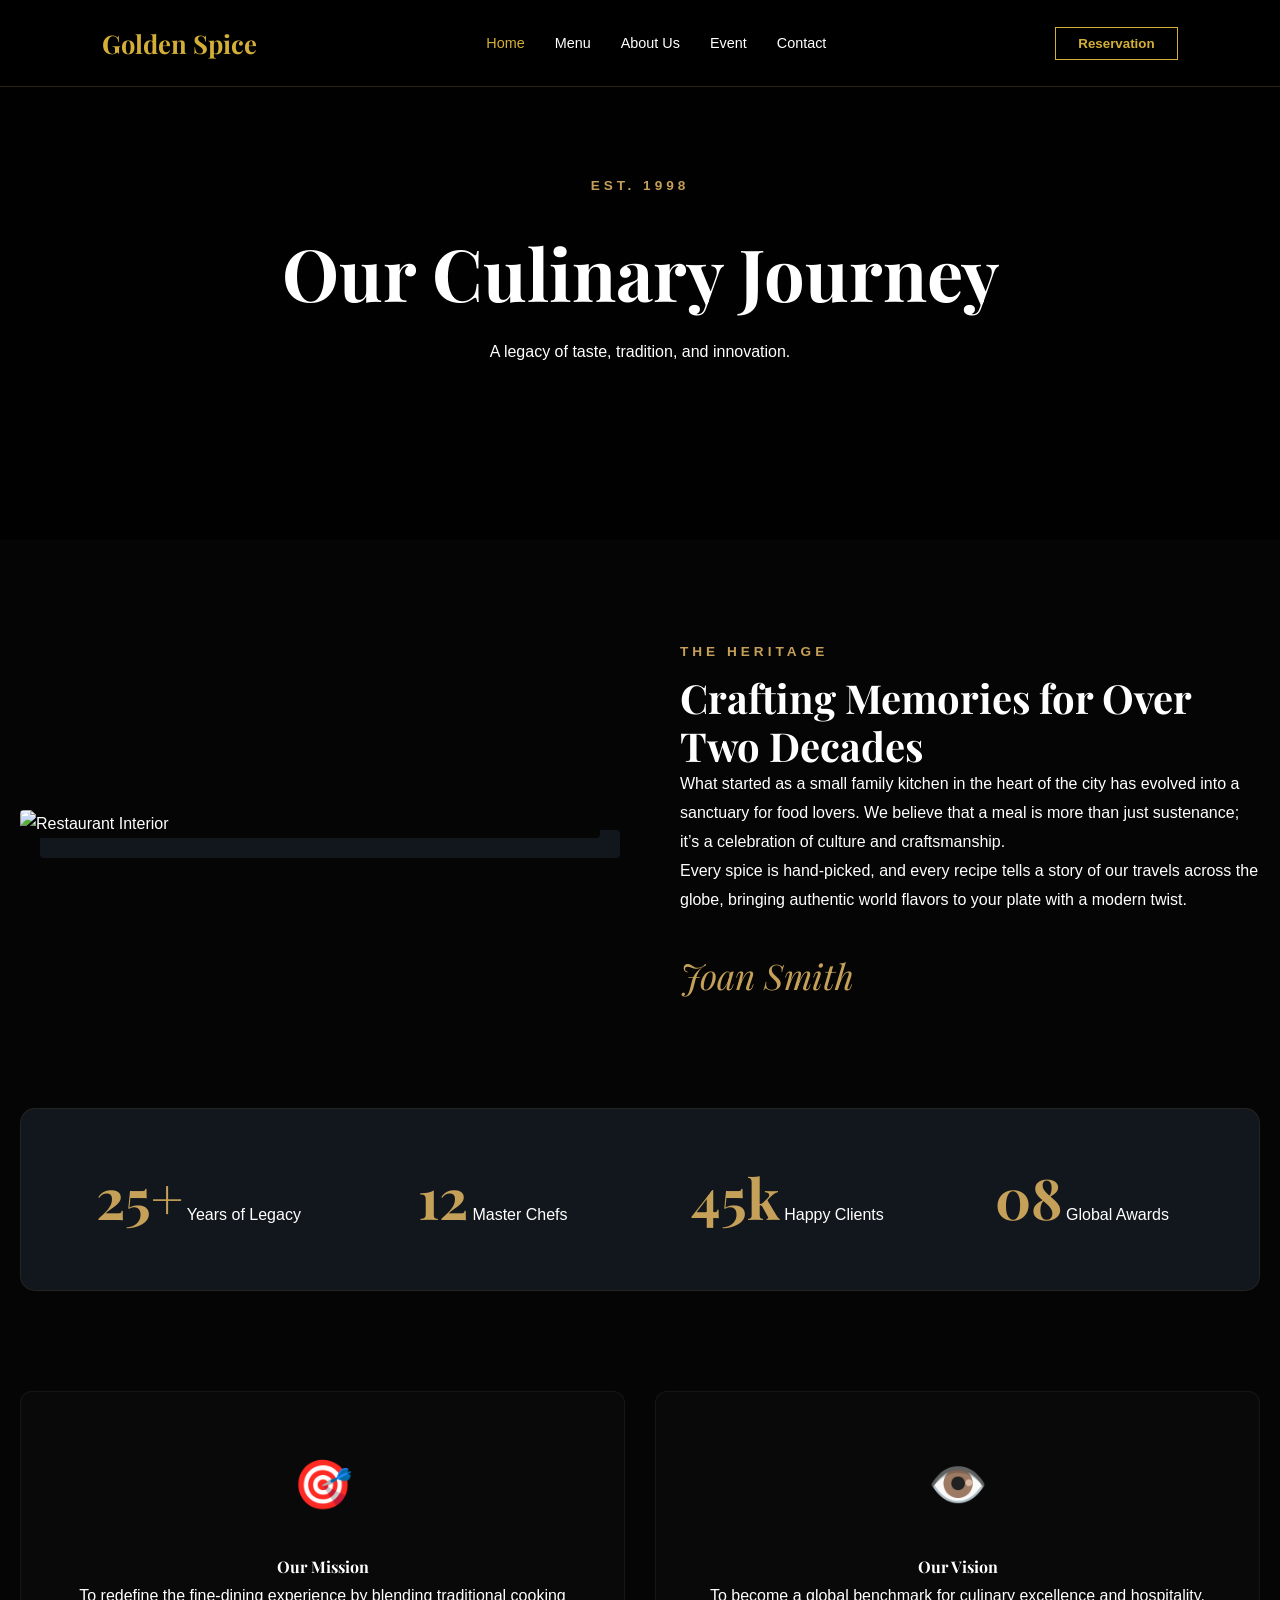
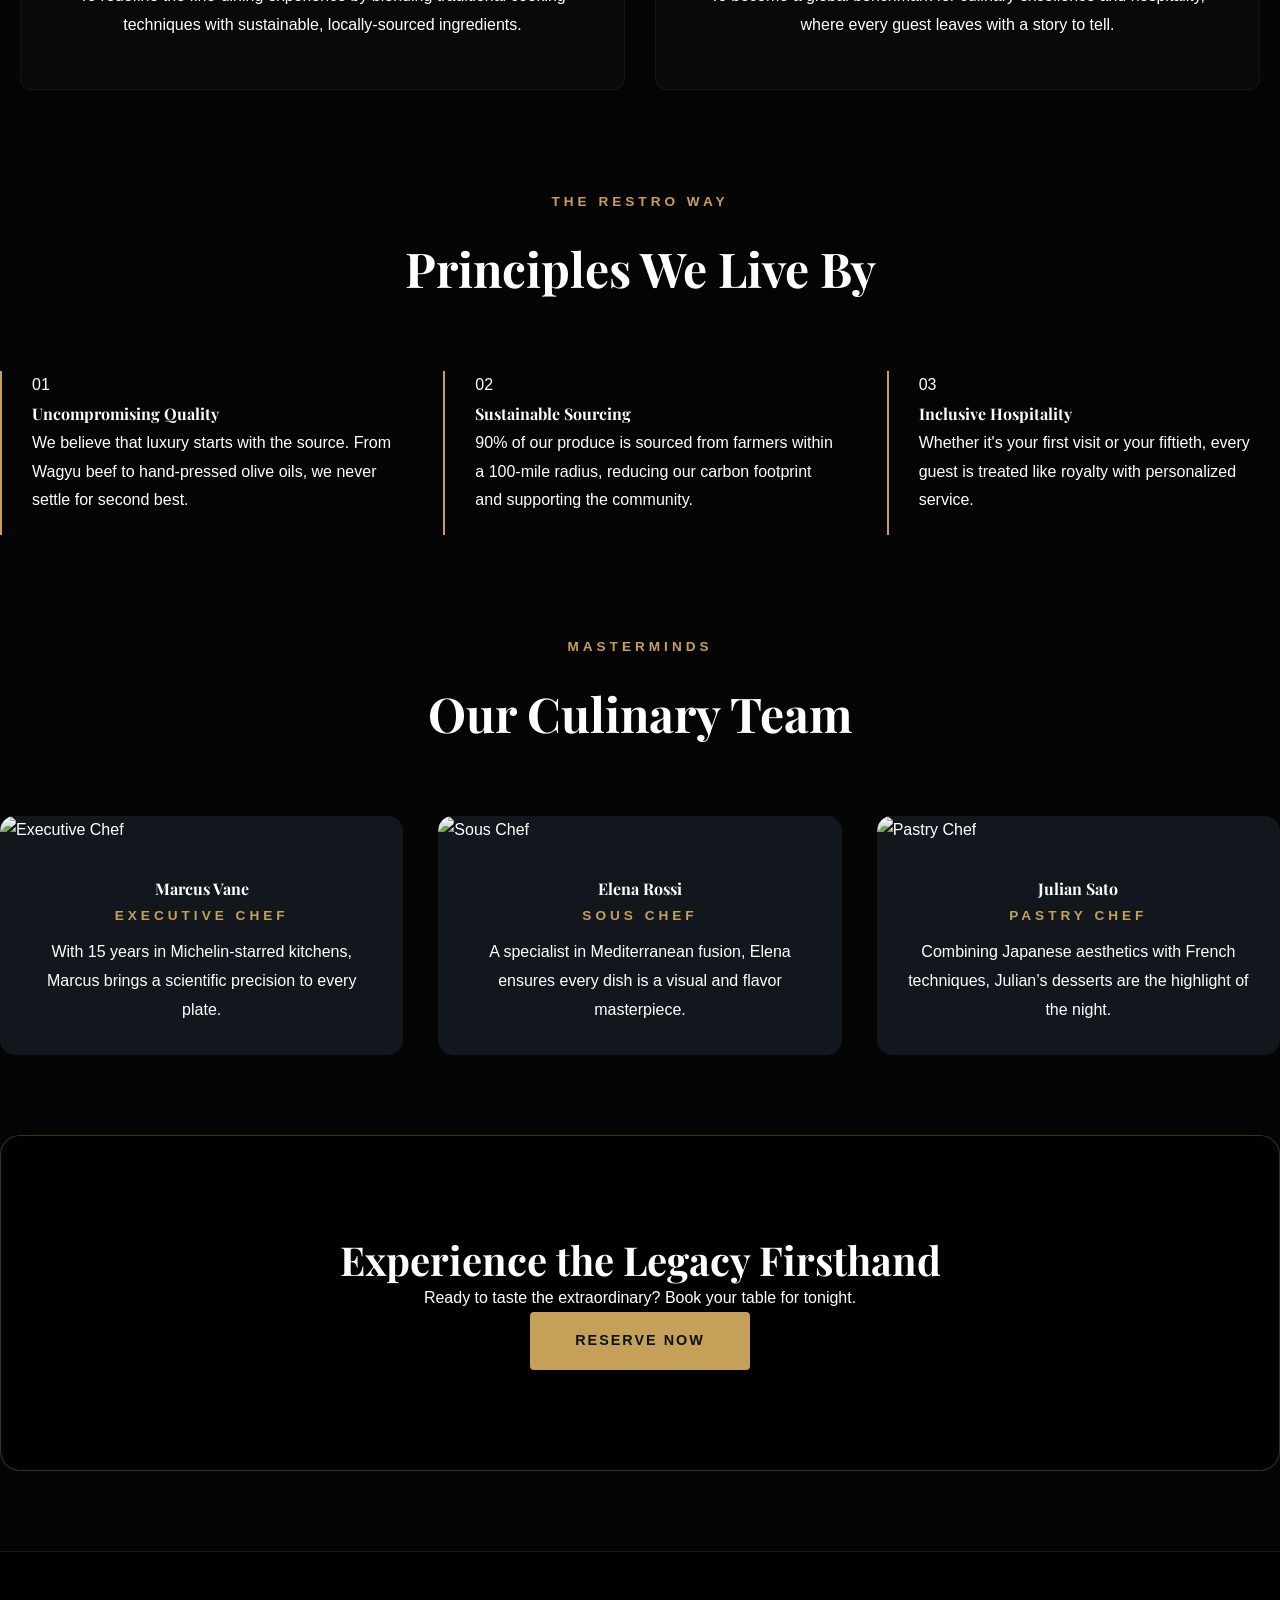
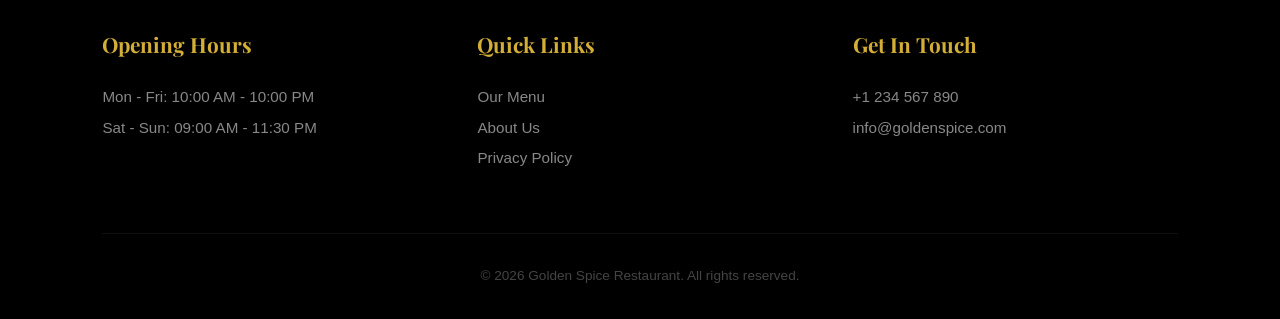
==== Restaurant_Website/about.html @ 7a879389 "add" ====
<!DOCTYPE html>
<html lang="en">
<head>
    <meta charset="UTF-8">
    <meta name="viewport" content="width=device-width, initial-scale=1.0">
    <title>About Us | Restro Luxury Dining</title>
    <link href="https://fonts.googleapis.com/css2?family=Playfair+Display:ital,wght@0,400;0,700;1,400&family=Poppins:wght@300;400;600&display=swap" rel="stylesheet">
    <link rel="stylesheet" href="style.css">
</head>
<body>
    <!-- Header will load here -->
        <div id="header"></div>

        <script>
        fetch("header.html")
        .then(response => response.text())
        .then(data => {
            document.getElementById("header").innerHTML = data;
        });
        </script>

    <header class="about-hero">
        <div class="hero-overlay">
            <span class="gold-text">Est. 1998</span>
            <h1>Our Culinary Journey</h1>
            <p>A legacy of taste, tradition, and innovation.</p>
        </div>
    </header>

    <section class="container">
        <div class="about-row">
           <div class="about-image">
    <div class="image-wrapper">
        <img src="https://images.unsplash.com/photo-1517248135467-4c7edcad34c4?q=80&w=1000&auto=format&fit=crop" alt="Restaurant Interior">
    </div>
</div>
            <div class="about-content">
                <span class="gold-text">The Heritage</span>
                <h3>Crafting Memories for Over Two Decades</h3>
                <p>What started as a small family kitchen in the heart of the city has evolved into a sanctuary for food lovers. We believe that a meal is more than just sustenance; it’s a celebration of culture and craftsmanship.</p>
                <p>Every spice is hand-picked, and every recipe tells a story of our travels across the globe, bringing authentic world flavors to your plate with a modern twist.</p>
                <span class="signature">Joan Smith</span>
            </div>
        </div>

        <div class="stats-grid">
            <div class="stat-card">
                <span class="stat-number">25+</span>
                <span class="stat-label">Years of Legacy</span>
            </div>
            <div class="stat-card">
                <span class="stat-number">12</span>
                <span class="stat-label">Master Chefs</span>
            </div>
            <div class="stat-card">
                <span class="stat-number">45k</span>
                <span class="stat-label">Happy Clients</span>
            </div>
            <div class="stat-card">
                <span class="stat-number">08</span>
                <span class="stat-label">Global Awards</span>
            </div>
        </div>

        <div class="mission-section">
            <div class="mission-card">
                <div class="icon-circle">🎯</div>
                <h4>Our Mission</h4>
                <p>To redefine the fine-dining experience by blending traditional cooking techniques with sustainable, locally-sourced ingredients.</p>
            </div>
            <div class="mission-card">
                <div class="icon-circle">👁️</div>
                <h4>Our Vision</h4>
                <p>To become a global benchmark for culinary excellence and hospitality, where every guest leaves with a story to tell.</p>
            </div>
        </div>
    </section>
    <div class="section-intro" style="margin-top: 100px;">
            <span class="gold-text">The Restro Way</span>
            <h2>Principles We Live By</h2>
        </div>
        <div class="values-grid">
            <div class="value-item">
                <span class="value-number">01</span>
                <h4>Uncompromising Quality</h4>
                <p>We believe that luxury starts with the source. From Wagyu beef to hand-pressed olive oils, we never settle for second best.</p>
            </div>
            <div class="value-item">
                <span class="value-number">02</span>
                <h4>Sustainable Sourcing</h4>
                <p>90% of our produce is sourced from farmers within a 100-mile radius, reducing our carbon footprint and supporting the community.</p>
            </div>
            <div class="value-item">
                <span class="value-number">03</span>
                <h4>Inclusive Hospitality</h4>
                <p>Whether it's your first visit or your fiftieth, every guest is treated like royalty with personalized service.</p>
            </div>
        </div>

        <div class="section-intro" style="margin-top: 100px;">
            <span class="gold-text">Masterminds</span>
            <h2>Our Culinary Team</h2>
        </div>
        <div class="chef-grid">
            <div class="chef-card">
                <div class="chef-img">
                    <img src="https://images.unsplash.com/photo-1583394293214-28ded15ee548?q=80&w=400&auto=format&fit=crop" alt="Executive Chef">
                </div>
                <div class="chef-info">
                    <h4>Marcus Vane</h4>
                    <span class="gold-text">Executive Chef</span>
                    <p>With 15 years in Michelin-starred kitchens, Marcus brings a scientific precision to every plate.</p>
                </div>
            </div>
            <div class="chef-card">
                <div class="chef-img">
                    <img src="https://images.unsplash.com/photo-1577219491135-ce391730fb2c?q=80&w=500&auto=format&fit=crop" alt="Sous Chef">
                </div>
                <div class="chef-info">
                    <h4>Elena Rossi</h4>
                    <span class="gold-text">Sous Chef</span>
                    <p>A specialist in Mediterranean fusion, Elena ensures every dish is a visual and flavor masterpiece.</p>
                </div>
            </div>
            <div class="chef-card">
                <div class="chef-img">
                    <img src="https://images.unsplash.com/photo-1556910103-1c02745aae4d?q=80&w=400&auto=format&fit=crop" alt="Pastry Chef">
                </div>
                <div class="chef-info">
                    <h4>Julian Sato</h4>
                    <span class="gold-text">Pastry Chef</span>
                    <p>Combining Japanese aesthetics with French techniques, Julian’s desserts are the highlight of the night.</p>
                </div>
            </div>
        </div>

        <div class="cta-box">
            <h3>Experience the Legacy Firsthand</h3>
            <p>Ready to taste the extraordinary? Book your table for tonight.</p>
            <a href="resevation.html" class="btn-gold">Reserve Now</a>
        </div>

    </section> 
    
<div id="footer"></div>

        <script>
        fetch("footer.html")
        .then(response => response.text())
        .then(data => {
            document.getElementById("footer").innerHTML = data;
        });
        </script>
</body>
</html>
---- Restaurant_Website/style.css ----
* {
    margin: 0;
    padding: 0;
    box-sizing: border-box;
}

body {
    background-color: #0a0a0a;
    color: #fff;
    font-family: 'Poppins', sans-serif;
    overflow-x: hidden;
}

/* Typography & Colors */
h1, h2, h3 { font-family: 'Playfair Display', serif; }
.gold-text { color: #d4af37; }

/* Navigation */
.top-nav {
    display: flex;
    justify-content: space-between;
    align-items: center;
    padding: 20px 8%;
    background: rgba(0, 0, 0, 0.9);
    position: absolute;
    width: 100%;
    z-index: 1000;
    border-bottom: 1px solid rgba(212, 175, 55, 0.2);
}

.logo-text {
    font-family: 'Playfair Display', serif;
    color: #d4af37;
    font-size: 1.6rem;
    font-weight: bold;
}

.nav-links {
    display: flex;
    list-style: none;
    gap: 30px;
}

.nav-links a {
    text-decoration: none;
    color: #fff;
    font-size: 0.9rem;
    transition: 0.3s;
}

.nav-links a.active, .nav-links a:hover { color: #d4af37; }

.res-btn {
    background: transparent;
    border: 1px solid #d4af37;
    color: #d4af37;
    padding: 8px 22px;
    cursor: pointer;
    font-weight: 600;
    transition: 0.3s;
}

.res-btn:hover { background: #d4af37; color: #000; }

/* Hero Section */
.hero {
    height: 100vh;
    background: url('https://images.unsplash.com/photo-1559339352-11d035aa65de?q=80&w=1500') no-repeat center center/cover;
    position: relative;
    display: flex;
    align-items: center;
}

.overlay {
    background: linear-gradient(to right, rgba(0, 0, 0, 0.9) 30%, rgba(0, 0, 0, 0.1) 100%);
    width: 100%;
    height: 100%;
    display: flex;
    align-items: center;
    padding-left: 8%;
}

.hero-content { max-width: 550px; text-align: center; }

.main-logo { font-size: 4.5rem; color: #d4af37; margin: 10px 0; }
.tagline { letter-spacing: 6px; font-weight: 600; font-size: 0.8rem; }
.divider { width: 80px; height: 2px; background: #d4af37; margin: 20px auto; }

.btn-solid-gold, .btn-outline-gold {
    padding: 12px 28px;
    margin: 10px;
    cursor: pointer;
    font-weight: 600;
    text-transform: uppercase;
    font-size: 0.75rem;
    border-radius: 4px;
    transition: 0.3s;
}

.btn-solid-gold { background: linear-gradient(to bottom, #d4af37, #a68a2d); border: none; color: #000; }
.btn-outline-gold { background: transparent; border: 1px solid #d4af37; color: #d4af37; }

/* --- Global Reset & Base Styles --- */
* {
    margin: 0;
    padding: 0;
    box-sizing: border-box;
}

body {
    font-family: 'Poppins', sans-serif;
    background-color: #050505;
    color: #fff;
    line-height: 1.6;
    overflow-x: hidden;
}

.gold-text { color: #d4af37; }

/* --- Special Dishes Section (THE FIX) --- */
.special-dishes {
    padding: 80px 8%;
    text-align: center;
}

.section-header h2 {
    font-family: 'Playfair Display', serif;
    font-size: 2.5rem;
    margin-bottom: 10px;
}

.section-subtitle {
    color: #888;
    margin-bottom: 40px;
}

/* Grid layout for the dishes */
.dish-grid {
    display: grid;
    grid-template-columns: repeat(3, 1fr); /* 3 columns on desktop */
    gap: 30px;
    margin-top: 20px;
}

.dish-card {
    background: #111;
    padding: 20px;
    border-radius: 15px;
    border: 1px solid #222;
    transition: 0.3s ease;
}

.dish-card:hover {
    border-color: #d4af37;
    transform: translateY(-10px);
}

.dish-card img {
    width: 100%;
    height: 200px;
    object-fit: cover;
    border-radius: 10px;
    margin-bottom: 15px;
}

.dish-card h3 {
    font-family: 'Playfair Display', serif;
    font-size: 1.4rem;
    margin-bottom: 10px;
}

.dish-card p {
    font-size: 0.9rem;
    color: #aaa;
    margin-bottom: 15px;
}

.price {
    font-weight: 600;
    color: #d4af37;
    font-size: 1.2rem;
    margin-bottom: 15px;
}

.order-btn {
    background: transparent;
    border: 1px solid #d4af37;
    color: #d4af37;
    padding: 10px 20px;
    cursor: pointer;
    transition: 0.3s;
    width: 100%;
    border-radius: 5px;
}

.order-btn:hover {
    background: #d4af37;
    color: #000;
}

/* --- Enhanced Review Styles --- */
.review-top {
    display: flex;
    justify-content: space-between;
    font-size: 0.75rem;
    margin-bottom: 15px;
    color: #666;
}

.verified-tag {
    color: #2ecc71; /* Green for trust */
    font-weight: 600;
}

.review-text {
    font-style: italic;
    color: #ccc;
    margin: 15px 0;
}

.dish-tag {
    font-size: 0.8rem;
    padding-top: 10px;
    border-top: 1px solid #222;
    color: #888;
}

.review-footer {
    margin-top: 40px;
    text-align: center;
}

.review-footer p {
    margin-bottom: 15px;
    color: #888;
}

/* Make container scrollable on mobile like the menu */
@media (max-width: 768px) {
    .review-container {
        display: flex;
        overflow-x: auto;
        gap: 20px;
        padding-bottom: 20px;
        scrollbar-width: none;
    }
    .review-card {
        min-width: 300px;
    }
}

/* --- RESPONSIVE MEDIA QUERIES --- */

/* For Tablets (IPads) */
@media (max-width: 992px) {
    .dish-grid {
        grid-template-columns: repeat(2, 1fr); /* 2 columns */
    }
    
    .hero h1 { font-size: 3.5rem; }
}

/* For Mobile Phones */
@media (max-width: 768px) {
    .special-dishes, .reviews {
        padding: 60px 5%;
    }

    .dish-grid {
        grid-template-columns: 1fr; /* 1 column only */
    }

    .hero-content h1 {
        font-size: 2.8rem;
    }

    .hero-btns {
        display: flex;
        flex-direction: column;
        gap: 15px;
    }

    .btn-solid-gold, .btn-outline-gold {
        width: 100%;
    }
}

/* Reviews */
.reviews { padding: 80px 8%; background: #050505; text-align: center; }

.review-card {
    background: rgba(255, 255, 255, 0.03);
    padding: 40px;
    border-radius: 15px;
    border-left: 4px solid #d4af37;
    text-align: left;
    max-width: 750px;
    margin: 40px auto 0;
}

.user-info { display: flex; align-items: center; gap: 15px; margin-bottom: 15px; }
.user-info img { width: 55px; height: 55px; border-radius: 50%; }
.stars { color: #d4af37; font-size: 0.9rem; }

/* Footer */
.main-footer {
    background: #000;
    padding: 80px 8% 30px;
    border-top: 1px solid #1a1a1a;
}

.footer-container {
    display: flex;
    justify-content: space-between;
    flex-wrap: wrap;
    gap: 50px;
}

.footer-box { flex: 1; min-width: 250px; }
.footer-box h3 { color: #d4af37; margin-bottom: 25px; font-size: 1.3rem; }
.footer-box p, .footer-box ul { color: #888; line-height: 2; font-size: 0.95rem; }
.footer-box ul { list-style: none; }
.footer-box ul a { text-decoration: none; color: #888; transition: 0.3s; }
.footer-box ul a:hover { color: #d4af37; padding-left: 5px; }

.social-icons { margin-top: 25px; display: flex; gap: 20px; }
.social-icons a { color: #d4af37; font-size: 1.4rem; transition: 0.4s; }
.social-icons a:hover { transform: translateY(-5px); color: #fff; }

.footer-bottom {
    text-align: center;
    margin-top: 60px;
    padding-top: 30px;
    border-top: 1px solid #111;
    color: #444;
    font-size: 0.85rem;
}

/*contact section */

.contact-page { background: #080808; color: #fff; }

.internal-nav { position: relative; background: #000; padding: 15px 8%; }

.contact-hero {
    height: 350px;
    background: linear-gradient(rgba(0,0,0,0.7), rgba(0,0,0,0.7)), 
                url('https://images.unsplash.com/photo-1514362545857-3bc16c4c7d1b?q=80&w=1500');
    background-size: cover;
    background-position: center;
    display: flex;
    align-items: center;
    justify-content: center;
    text-align: center;
}

.contact-hero h1 { font-size: 3.5rem; margin-bottom: 10px; }

.contact-wrap { padding: 60px 8%; max-width: 1400px; margin: auto; }

.contact-grid {
    display: grid;
    grid-template-columns: 1fr 1.5fr;
    gap: 40px;
    margin-bottom: 60px;
}

/* Detail Boxes */
.detail-box {
    background: #111;
    padding: 30px;
    border-radius: 12px;
    border: 1px solid #222;
    margin-bottom: 20px;
    transition: 0.3s;
}

.detail-box:hover { border-color: #d4af37; transform: translateX(10px); }
.detail-box i { color: #d4af37; font-size: 1.8rem; margin-bottom: 15px; display: block; }
.detail-box h3 { font-size: 1.2rem; margin-bottom: 8px; font-family: 'Poppins', sans-serif; }
.detail-box p { color: #888; font-size: 0.95rem; }

/* Map Styling */
.map-box {
    border-radius: 15px;
    overflow: hidden;
    border: 1px solid #333;
    box-shadow: 0 10px 30px rgba(0,0,0,0.5);
}

/* Message Form Card */
.message-section { display: flex; justify-content: center; }
.form-card {
    background: #111;
    padding: 50px;
    border-radius: 20px;
    width: 100%;
    max-width: 900px;
    border: 1px solid #222;
}

.form-card h2 { text-align: center; margin-bottom: 40px; color: #d4af37; }
.form-row { display: flex; gap: 20px; margin-bottom: 20px; }
.form-card input, .form-card textarea {
    width: 100%;
    padding: 15px;
    background: #080808;
    border: 1px solid #333;
    color: #fff;
    border-radius: 8px;
    outline: none;
    transition: 0.3s;
}

.form-card input:focus, .form-card textarea:focus { border-color: #d4af37; background: #000; }

.form-card .btn-solid-gold {
    width: 100%;
    padding: 18px;
    margin-top: 10px;
    font-size: 1rem;
}

/* Responsive Design */
@media (max-width: 992px) {
    .contact-grid { grid-template-columns: 1fr; }
    .form-row { flex-direction: column; }
    .contact-hero h1 { font-size: 2.5rem; }
}
/* about us */
/* ==========================================================================
   1. VARIABLES & RESET
   ========================================================================== */
:root {
    --bg-dark: #0a0e12;
    --bg-card: #12171d;
    --accent-gold: #c5a059;
    --accent-gold-hover: #e0b86d;
    --text-light: #e0e0e0;
    --text-muted: #a0a0a0;
    --transition: all 0.4s cubic-bezier(0.165, 0.84, 0.44, 1);
}

* {
    box-sizing: border-box;
    margin: 0;
    padding: 0;
}

html {
    scroll-behavior: smooth;
}

body {
    background-color: var(--bg-dark);
    color: var(--text-light);
    font-family: 'Poppins', sans-serif;
    line-height: 1.8;
    overflow-x: hidden;
}

/* ==========================================================================
   2. REUSABLE COMPONENTS
   ========================================================================== */
.container {
    max-width: 1200px;
    margin: 0 auto;
    padding: 0 20px;
}

.section-padding {
    padding: 100px 0;
}

.gold-text {
    color: var(--accent-gold);
    text-transform: uppercase;
    letter-spacing: 4px;
    font-size: 0.85rem;
    font-weight: 600;
    display: block;
    margin-bottom: 10px;
}

.section-intro {
    text-align: center;
    margin-bottom: 60px;
}

h1, h2, h3, h4 {
    font-family: 'Playfair Display', serif;
    font-weight: 700;
}

h2 { font-size: 3rem; margin-bottom: 20px; }
h3 { font-size: 2.5rem; line-height: 1.2; }

.btn-gold {
    display: inline-block;
    padding: 16px 45px;
    background-color: var(--accent-gold);
    color: #1a1a1a;
    text-decoration: none;
    font-weight: 600;
    text-transform: uppercase;
    letter-spacing: 2px;
    font-size: 0.9rem;
    border-radius: 4px;
    transition: var(--transition);
}

.btn-gold:hover {
    background-color: var(--accent-gold-hover);
    transform: translateY(-3px);
    box-shadow: 0 10px 20px rgba(197, 160, 89, 0.2);
}

/* ==========================================================================
   3. HERO SECTION
   ========================================================================== */
.about-hero {
    height: 60vh;
    background: linear-gradient(rgba(0,0,0,0.7), rgba(0,0,0,0.7)), 
                url('https://images.unsplash.com/photo-1514362545857-3bc16c4c7d1b?auto=format&fit=crop&w=1200&q=80');
    background-size: cover;
    background-position: center;
    background-attachment: fixed; /* Parallax effect */
    display: flex;
    align-items: center;
    justify-content: center;
    text-align: center;
}

.about-hero h1 {
    font-size: clamp(2.5rem, 8vw, 4.5rem);
    color: #fff;
}

/* ==========================================================================
   4. CONTENT BLOCKS (Rows & Mission)
   ========================================================================== */
.about-row {
    display: flex;
    align-items: center;
    gap: 80px;
    padding: 100px 0;
}

.about-image {
    flex: 1;
}

.image-wrapper img {
    width: 100%;
    height: auto;
    border-radius: 4px;
    box-shadow: 20px 20px 0px var(--bg-card);
    display: block;
}

.about-content {
    flex: 1;
}

.signature {
    font-family: 'Playfair Display', serif;
    font-style: italic;
    font-size: 2.2rem;
    color: var(--accent-gold);
    margin-top: 30px;
    display: block;
}

.mission-section {
    display: flex;
    gap: 30px;
    margin-bottom: 100px;
}

.mission-card {
    flex: 1;
    background: rgba(255,255,255,0.02);
    padding: 50px 40px;
    border-radius: 12px;
    text-align: center;
    border: 1px solid rgba(255,255,255,0.05);
    transition: var(--transition);
}

.mission-card:hover {
    background: rgba(255,255,255,0.05);
    transform: translateY(-10px);
    border-color: var(--accent-gold);
}

.icon-circle {
    font-size: 3rem;
    margin-bottom: 25px;
    display: block;
}

/* ==========================================================================
   5. GRIDS (Stats, Values, Chefs)
   ========================================================================== */
.stats-grid {
    display: grid;
    grid-template-columns: repeat(auto-fit, minmax(200px, 1fr));
    gap: 20px;
    background: var(--bg-card);
    padding: 60px 40px;
    border-radius: 15px;
    text-align: center;
    margin-bottom: 100px;
    border: 1px solid rgba(197, 160, 89, 0.1);
}

.stat-number {
    font-family: 'Playfair Display', serif;
    font-size: 3.5rem;
    color: var(--accent-gold);
    font-weight: bold;
    line-height: 1;
}

.values-grid {
    display: grid;
    grid-template-columns: repeat(auto-fit, minmax(300px, 1fr));
    gap: 50px;
    margin-bottom: 100px;
}

.value-item {
    border-left: 2px solid var(--accent-gold);
    padding: 0 0 20px 30px;
    transition: var(--transition);
}

.value-item:hover {
    border-left-width: 8px;
}

.chef-grid {
    display: grid;
    grid-template-columns: repeat(auto-fit, minmax(280px, 1fr));
    gap: 35px;
}

.chef-card {
    background: var(--bg-card);
    border-radius: 15px;
    overflow: hidden;
    transition: var(--transition);
}

.chef-card:hover {
    transform: scale(1.03);
}

.chef-img img {
    width: 100%;
    height: 400px;
    object-fit: cover;
    filter: sepia(20%); /* Adds a warm, premium feel */
}

.chef-info {
    padding: 30px;
    text-align: center;
}

/* ==========================================================================
   6. CTA & FOOTER AREA
   ========================================================================== */
.cta-box {
    background: linear-gradient(rgba(0,0,0,0.8), rgba(0,0,0,0.8)), 
                url('https://images.unsplash.com/photo-1414235077428-338989a2e8c0?q=80&w=1200&auto=format');
    background-size: cover;
    padding: 100px 40px;
    text-align: center;
    border-radius: 20px;
    border: 1px solid rgba(197, 160, 89, 0.3);
    margin: 80px 0;
}

/* ==========================================================================
   7. RESPONSIVE MEDIA QUERIES
   ========================================================================== */
@media (max-width: 992px) {
    .about-row { gap: 40px; }
    h2 { font-size: 2.5rem; }
}

@media (max-width: 768px) {
    .about-row { flex-direction: column; text-align: center; padding: 60px 0; }
    .mission-section { flex-direction: column; }
    .about-hero { height: 40vh; }
    .image-wrapper img { box-shadow: 10px 10px 0px var(--bg-card); }
}

/* ==========================================================================
   MENU SECTION - CLEAN & FIXED
   ========================================================================== */

.menu-page { background-color: #050505; color: #fff; }

.menu-header {
    height: 350px; /* Slightly taller for better look */
    background: linear-gradient(rgba(0,0,0,0.7), rgba(0,0,0,0.7)), 
                url('https://images.unsplash.com/photo-1514362545857-3bc16c4c7d1b?q=80&w=1500');
    background-size: cover;
    background-position: center;
    display: flex;
    align-items: center;
    justify-content: center;
    text-align: center;
}

.menu-main { padding: 60px 8%; }

/* Grid layout */
.menu-display {
    display: grid;
    grid-template-columns: repeat(auto-fit, minmax(300px, 1fr));
    gap: 30px;
}
/* --- Category Buttons --- */
.menu-categories {
    display: flex;
    justify-content: center;
    gap: 15px;
    margin-bottom: 40px;
    flex-wrap: wrap;
}

.filter-btn {
    background: transparent;
    border: 1px solid #d4af37;
    color: #fff;
    padding: 10px 25px;
    border-radius: 25px;
    cursor: pointer;
    font-weight: 600;
    transition: 0.3s;
}

.filter-btn.active, .filter-btn:hover {
    background: #d4af37;
    color: #000;
}

/* --- Responsive Menu Grid --- */
.menu-display {
    display: grid;
    grid-template-columns: repeat(auto-fit, minmax(300px, 1fr));
    gap: 30px;
    padding-top: 20px;
}

/* --- Dish Card --- */
.menu-card {
    background: #111;
    border-radius: 15px;
    border: 1px solid #222;
    overflow: hidden;
    transition: 0.3s;
}

.menu-card:hover {
    border-color: #d4af37;
    transform: translateY(-5px);
}

.card-img {
    height: 220px; /* Fixed height for consistency */
    width: 100%;
    position: relative;
    background-color: #222;
    overflow: hidden;
}

.card-img img {
    width: 100%;
    height: 100%;
    object-fit: cover; /* Ensures Misal image is never squashed */
    display: block;
}

/* --- Indicators & Info --- */
.veg-tag {
    position: absolute;
    bottom: 10px;
    left: 10px;
    background: rgba(0,0,0,0.8);
    padding: 5px 12px;
    border-radius: 5px;
    font-size: 0.75rem;
    display: flex;
    align-items: center;
    gap: 8px;
}

.dot { width: 10px; height: 10px; border-radius: 50%; }
.veg { background: #2ecc71; box-shadow: 0 0 5px #2ecc71; }
.non-veg { background: #e74c3c; box-shadow: 0 0 5px #e74c3c; }

.card-info { padding: 20px; }

.title-price {
    display: flex;
    justify-content: space-between;
    margin-bottom: 10px;
}

.title-price h3 { font-size: 1.2rem; color: #fff; font-family: 'Playfair Display', serif; }
.price { color: #d4af37; font-weight: bold; }

.card-info p {
    color: #888;
    font-size: 0.9rem;
    line-height: 1.4;
    margin-bottom: 20px;
}

.add-to-cart {
    width: 100%;
    padding: 12px;
    background: transparent;
    border: 1px solid #d4af37;
    color: #d4af37;
    font-weight: bold;
    cursor: pointer;
    transition: 0.3s;
    border-radius: 5px;
}

.add-to-cart:hover {
    background: #d4af37;
    color: #000;
}

/* --- Mobile View: Smooth Horizontal Swipe --- */
@media (max-width: 768px) {
    .menu-display {
        display: flex;
        overflow-x: auto;
        scroll-snap-type: x mandatory;
        padding-bottom: 25px;
        gap: 20px;
        scrollbar-width: none; /* Hides scrollbar on Firefox */
    }
    
    .menu-display::-webkit-scrollbar { display: none; } /* Hides scrollbar on Chrome */
    
    .menu-card {
        min-width: 85%;
        scroll-snap-align: center;
    }
    
    .menu-main { padding: 40px 5%; }
}
.card-img {
    height: 300px; /* Increased from 220px to fit more of the plate */
    width: 100%;
    position: relative;
    background-color: #000;
    overflow: hidden;
}
.menu-card:hover .card-img img {
    transform: scale(1.1); /* Slight zoom-in effect */
    transition: transform 0.5s ease;
}


/*events */
@import url('https://fonts.googleapis.com/css2?family=Playfair+Display:ital,wght@0,400;0,700;1,400&family=Montserrat:wght@300;400;600&display=swap');

:root {
    --dark-bg: #0b1315;
    --dark-accent: #121d20;
    --gold: #c5a059;
}

body {
    background-color: var(--dark-bg);
    font-family: 'Montserrat', sans-serif;
    color: #ffffff;
}

.serif-text { font-family: 'Playfair Display', serif; }
.text-gold { color: var(--gold) !important; }
.tracking-widest { letter-spacing: 0.25rem; font-size: 0.75rem; }

/* Hero Section */
.hero-section {
    height: 80vh;
    background: linear-gradient(rgba(11, 19, 21, 0.7), rgba(11, 19, 21, 0.7)), 
                url('https://images.unsplash.com/photo-1517248135467-4c7edcad34c4?auto=format&fit=crop&q=80&w=1600');
    background-size: cover;
    background-position: center;
}

/* Featured Section */
.event-image-container { position: relative; padding: 20px; }
.event-main-img { border: 1px solid rgba(197, 160, 89, 0.3); }
.leaf-overlay {
    position: absolute; bottom: -50px; left: -30px; width: 220px; z-index: 5;
}

/* Event Cards */
.bg-black-lighter { background-color: var(--dark-accent); }

.event-card {
    background: var(--dark-bg);
    border: 1px solid rgba(197, 160, 89, 0.1);
    transition: transform 0.3s ease;
    height: 100%;
}

.event-card:hover {
    transform: translateY(-10px);
    border-color: var(--gold);
}

.card-img-wrapper {
    overflow: hidden;
    height: 250px;
}

.card-img-wrapper img {
    width: 100%;
    height: 100%;
    object-fit: cover;
    transition: transform 0.5s ease;
}

.event-card:hover .card-img-wrapper img {
    transform: scale(1.1);
}

.card-body-custom { padding: 2rem; }

/* Gold Elements */
.gold-line {
    width: 60px;
    height: 2px;
    background: var(--gold);
    margin-top: 15px;
}

.btn-gold {
    background-color: var(--gold);
    color: var(--dark-bg);
    font-weight: 600;
    transition: all 0.3s ease;
}

.btn-gold:hover {
    background-color: #e2c07d;
    transform: scale(1.05);
}

/*reservation sction */ 
/* Color Palette */
:root {
    --bg-black: #050505;
    --gold: #c5a059;
    --gold-hover: #e2c07d;
    --border-color: rgba(197, 160, 89, 0.4);
}

body {
    background-color: var(--bg-black);
    font-family: 'Montserrat', sans-serif;
    color: #ffffff;
}

.serif-text {
    font-family: 'Playfair Display', serif;
}

.gold-text {
    color: var(--gold);
}

/* Hero Section */
.booking-hero {
    height: 60vh;
    background: linear-gradient(rgba(0,0,0,0.7), rgba(0,0,0,0.8)), 
                url('https://images.unsplash.com/photo-1514362545857-3bc16c4c7d1b?auto=format&fit=crop&q=80&w=1600');
    background-size: cover;
    background-position: center;
    display: flex;
    align-items: center;
    justify-content: center;
}

.hero-subtext {
    max-width: 600px;
    font-size: 0.9rem;
    line-height: 1.8;
    color: #cccccc;
}

/* Booking Card / Form Styling */
.booking-card {
    max-width: 650px;
    border: 1px solid var(--border-color);
    padding: 3rem;
    background-color: rgba(255, 255, 255, 0.02);
}

.form-info {
    font-size: 0.85rem;
    color: var(--gold);
    line-height: 1.6;
}

.form-label {
    font-size: 0.75rem;
    font-weight: 600;
    letter-spacing: 1px;
    margin-bottom: 8px;
    color: #ffffff;
}

.custom-input {
    background-color: transparent !important;
    border: 1px solid #333 !important;
    border-radius: 0 !important;
    color: #ffffff !important;
    font-size: 0.9rem;
    padding: 10px;
}

.custom-input:focus {
    border-color: var(--gold) !important;
    box-shadow: none !important;
}

/* Button Styling */
.btn-booking {
    background-color: var(--gold);
    color: #000;
    border-radius: 0;
    font-weight: 700;
    letter-spacing: 2px;
    padding: 15px;
    border: none;
    transition: all 0.3s ease;
}

.btn-booking:hover {
    background-color: var(--gold-hover);
    transform: translateY(-2px);
}

/* Scroll Arrow Animation */
.scroll-arrow {
    animation: bounce 2s infinite;
}

@keyframes bounce {
    0%, 20%, 50%, 80%, 100% {transform: translateY(0);}
    40% {transform: translateY(-10px);}
    60% {transform: translateY(-5px);}
}

/* Responsive Fixes */
@media (max-width: 768px) {
    .booking-card {
        padding: 1.5rem;
        margin: 10px;
    }
}

/* --- Split Review Layout --- */
.reviews-split-layout {
    display: grid;
    grid-template-columns: 1.2fr 0.8fr; /* Left side wider than right side */
    gap: 40px;
    align-items: start;
    padding: 0 8%;
    margin-top: 40px;
}

/* Left Feed Styling */
.reviews-feed {
    max-height: 600px;
    overflow-y: auto;
    padding-right: 15px;
    scrollbar-width: thin;
    scrollbar-color: #d4af37 #111;
}

/* Right Form Styling */
.review-submission-box .form-card {
    background: #111;
    padding: 30px;
    border-radius: 15px;
    border: 1px solid #222;
    text-align: left;
}

.review-submission-box h3 {
    font-size: 1.5rem;
    margin-bottom: 10px;
}

.review-submission-box input, 
.review-submission-box select, 
.review-submission-box textarea {
    width: 100%;
    margin-bottom: 15px;
    padding: 12px;
    background: #080808;
    border: 1px solid #333;
    color: #fff;
    border-radius: 5px;
}

.interactive-stars {
    color: #d4af37;
    margin-bottom: 15px;
    font-size: 1.1rem;
}

/* Responsive: Stack them on mobile */
@media (max-width: 992px) {
    .reviews-split-layout {
        grid-template-columns: 1fr;
    }
    .reviews-feed {
        max-height: none;
        overflow: visible;
    }
}

/* =========================================================
   EXTRA RESPONSIVE IMPROVEMENTS (NO CHANGES TO EXISTING CSS)
   ========================================================= */

/* Ultra Small Devices (phones < 480px) */
@media (max-width: 480px) {

    .top-nav {
        flex-direction: column;
        gap: 10px;
        padding: 15px 5%;
    }

    .nav-links {
        flex-direction: column;
        gap: 10px;
        text-align: center;
    }

    .hero {
        height: auto;
        padding: 80px 0;
    }

    .hero-content {
        max-width: 100%;
        padding: 0 15px;
    }

    .main-logo {
        font-size: 2.2rem;
    }

    .tagline {
        font-size: 0.7rem;
        letter-spacing: 3px;
    }

    .divider {
        margin: 15px auto;
    }

    .dish-card img {
        height: 180px;
    }

    .review-card {
        padding: 25px;
    }

    .footer-container {
        flex-direction: column;
        gap: 30px;
    }

    .contact-hero h1 {
        font-size: 2rem;
    }

    .form-card {
        padding: 25px;
    }

    .about-hero h1 {
        font-size: 2rem;
    }

    .menu-header {
        height: 250px;
    }
}


/* Small Tablets & Large Phones */
@media (max-width: 600px) {

    .hero-content h1 {
        font-size: 2.3rem;
    }

    .section-header h2 {
        font-size: 2rem;
    }

    .dish-grid {
        gap: 20px;
    }

    .menu-card {
        min-width: 90%;
    }

    .card-img {
        height: 220px;
    }

    .chef-img img {
        height: 280px;
    }
}


/* Medium Devices (Tablets) */
@media (max-width: 900px) {

    .top-nav {
        padding: 15px 5%;
    }

    .hero-content {
        text-align: center;
        margin: auto;
    }

    .reviews-split-layout {
        gap: 20px;
    }

    .contact-wrap {
        padding: 40px 5%;
    }

    .about-row {
        gap: 30px;
    }
}


/* Large Screens (Desktops > 1200px) */
@media (min-width: 1200px) {

    .container {
        max-width: 1300px;
    }

    .hero-content {
        max-width: 650px;
    }

    .dish-grid {
        grid-template-columns: repeat(3, 1fr);
    }

    .menu-display {
        grid-template-columns: repeat(4, 1fr);
    }
}


/* Extra Large Screens (4K, Ultra-wide) */
@media (min-width: 1600px) {

    body {
        font-size: 18px;
    }

    .container {
        max-width: 1500px;
    }

    .hero-content {
        max-width: 750px;
    }

    .main-logo {
        font-size: 5.5rem;
    }
}
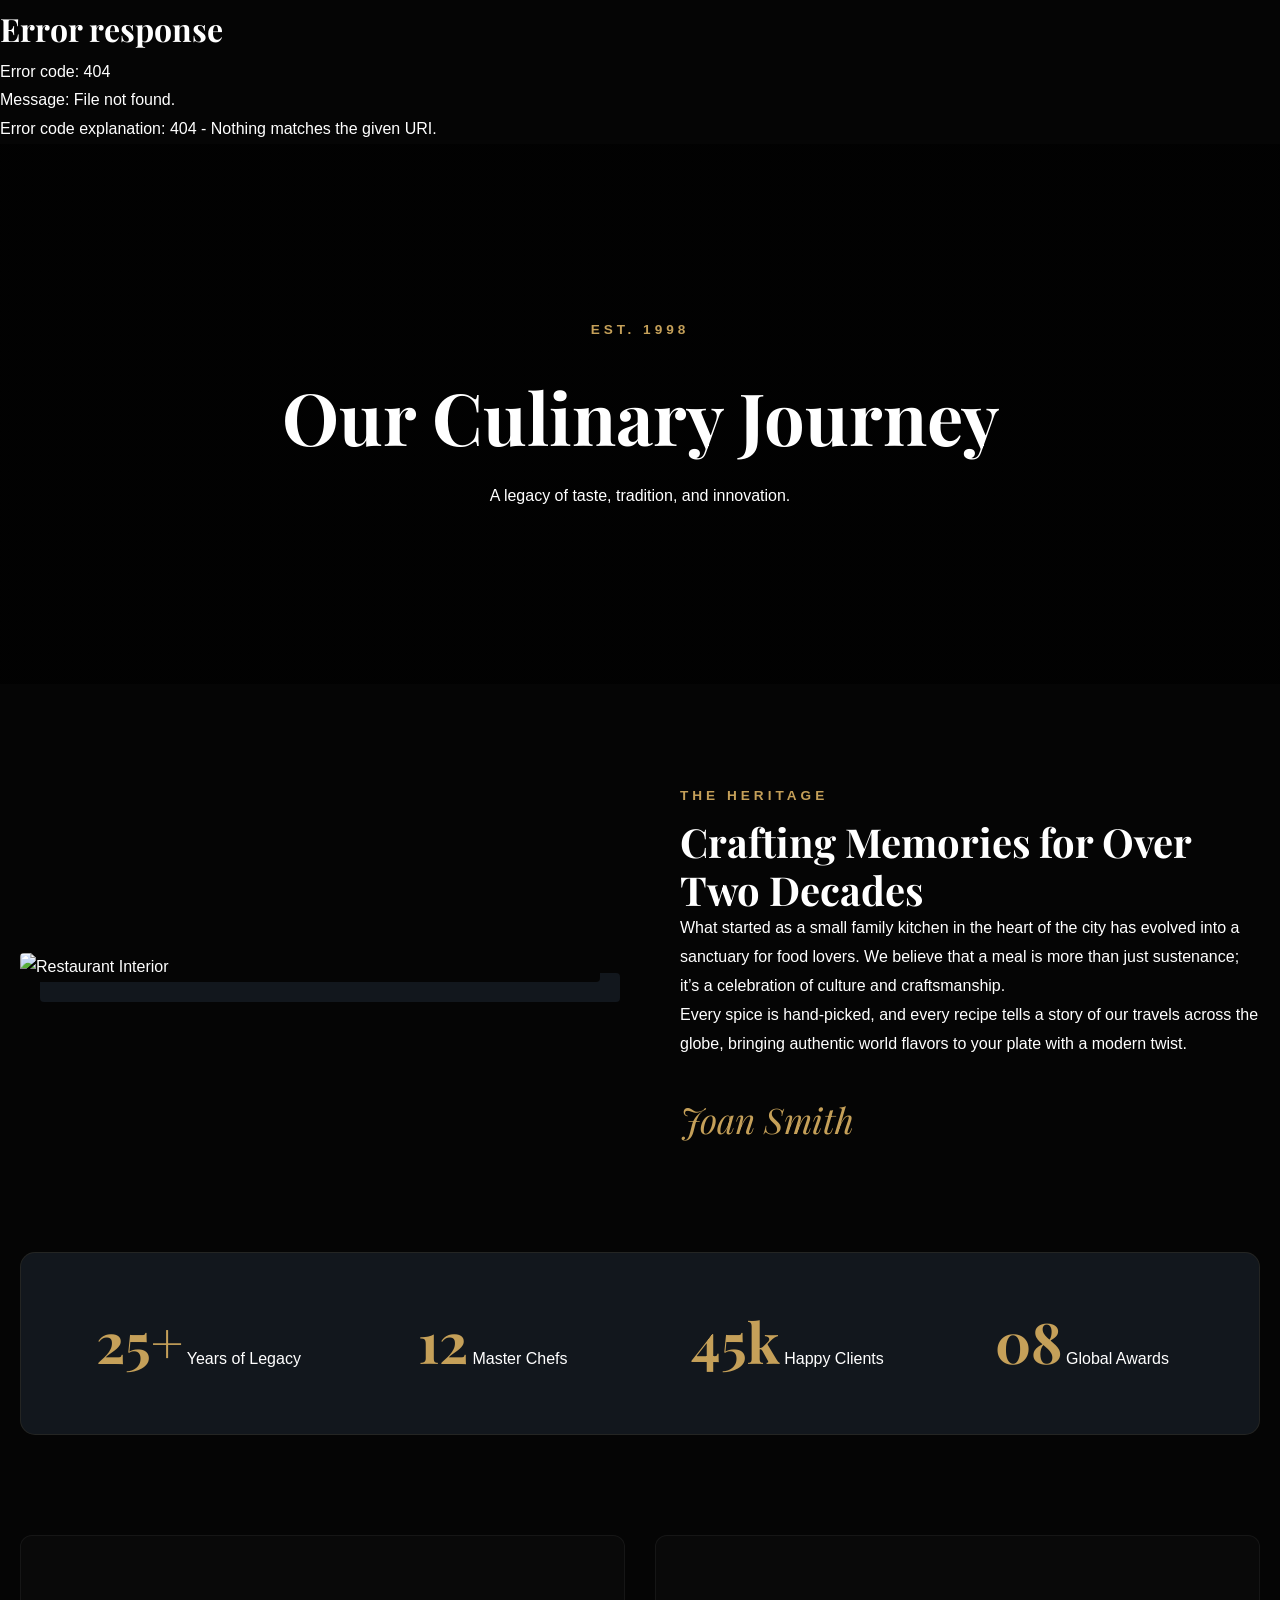
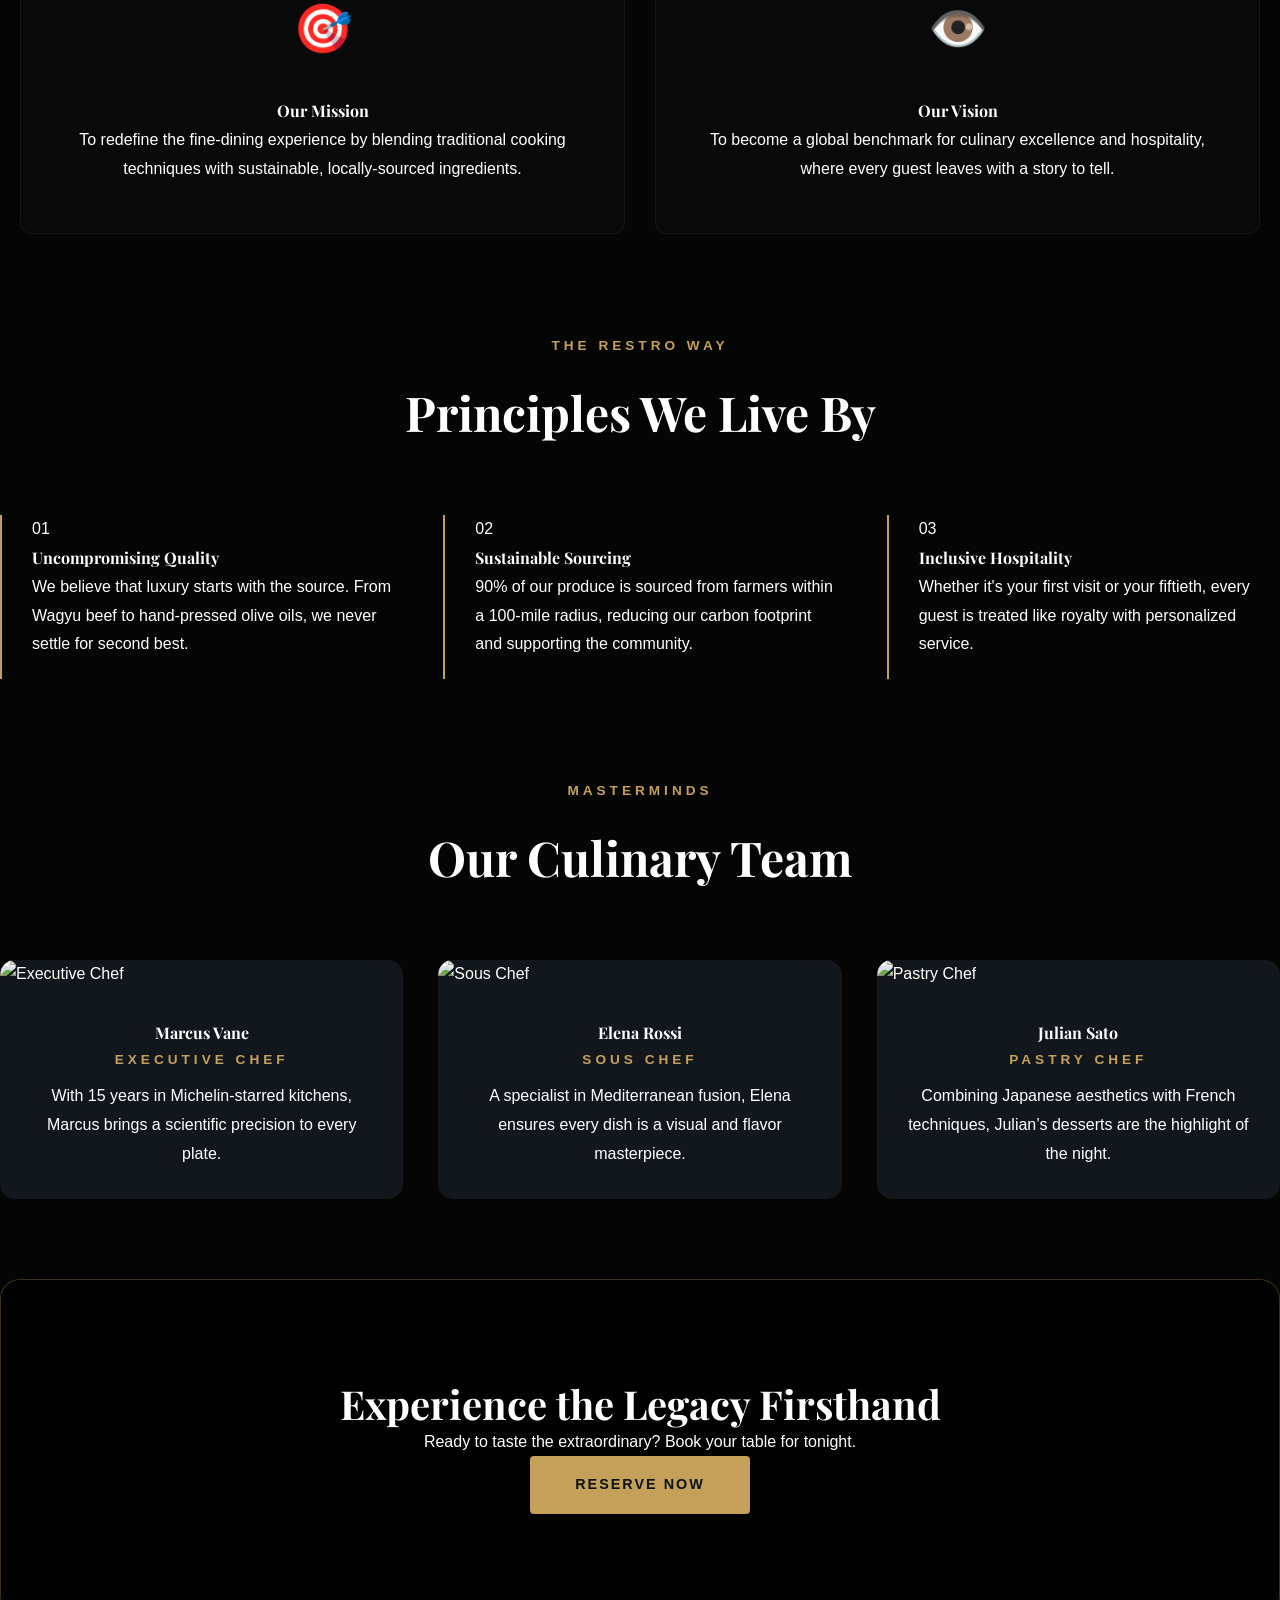
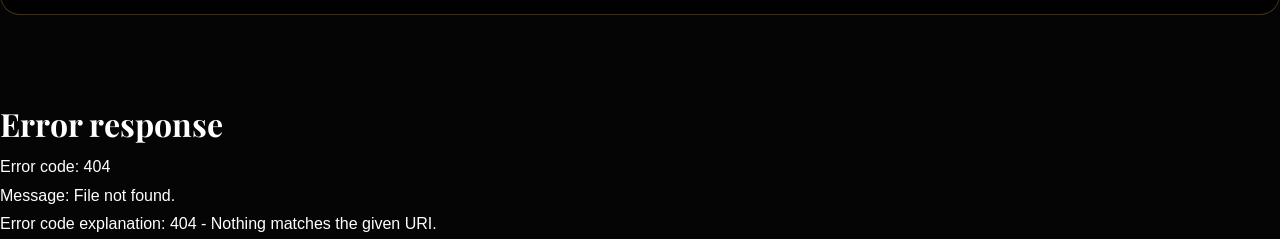
==== commit e13cc32c: "Update fetch paths for header and footer" ====
--- a/Restaurant_Website/about.html
+++ b/Restaurant_Website/about.html
@@ -12,7 +12,7 @@
         <div id="header"></div>
 
         <script>
-        fetch("header.html")
+        fetch("Restaurant_Website/header.html")
         .then(response => response.text())
         .then(data => {
             document.getElementById("header").innerHTML = data;
@@ -145,11 +145,11 @@
 <div id="footer"></div>
 
         <script>
-        fetch("footer.html")
+        fetch("Restaurant_Website/footer.html")
         .then(response => response.text())
         .then(data => {
             document.getElementById("footer").innerHTML = data;
         });
         </script>
 </body>
-</html>+</html>
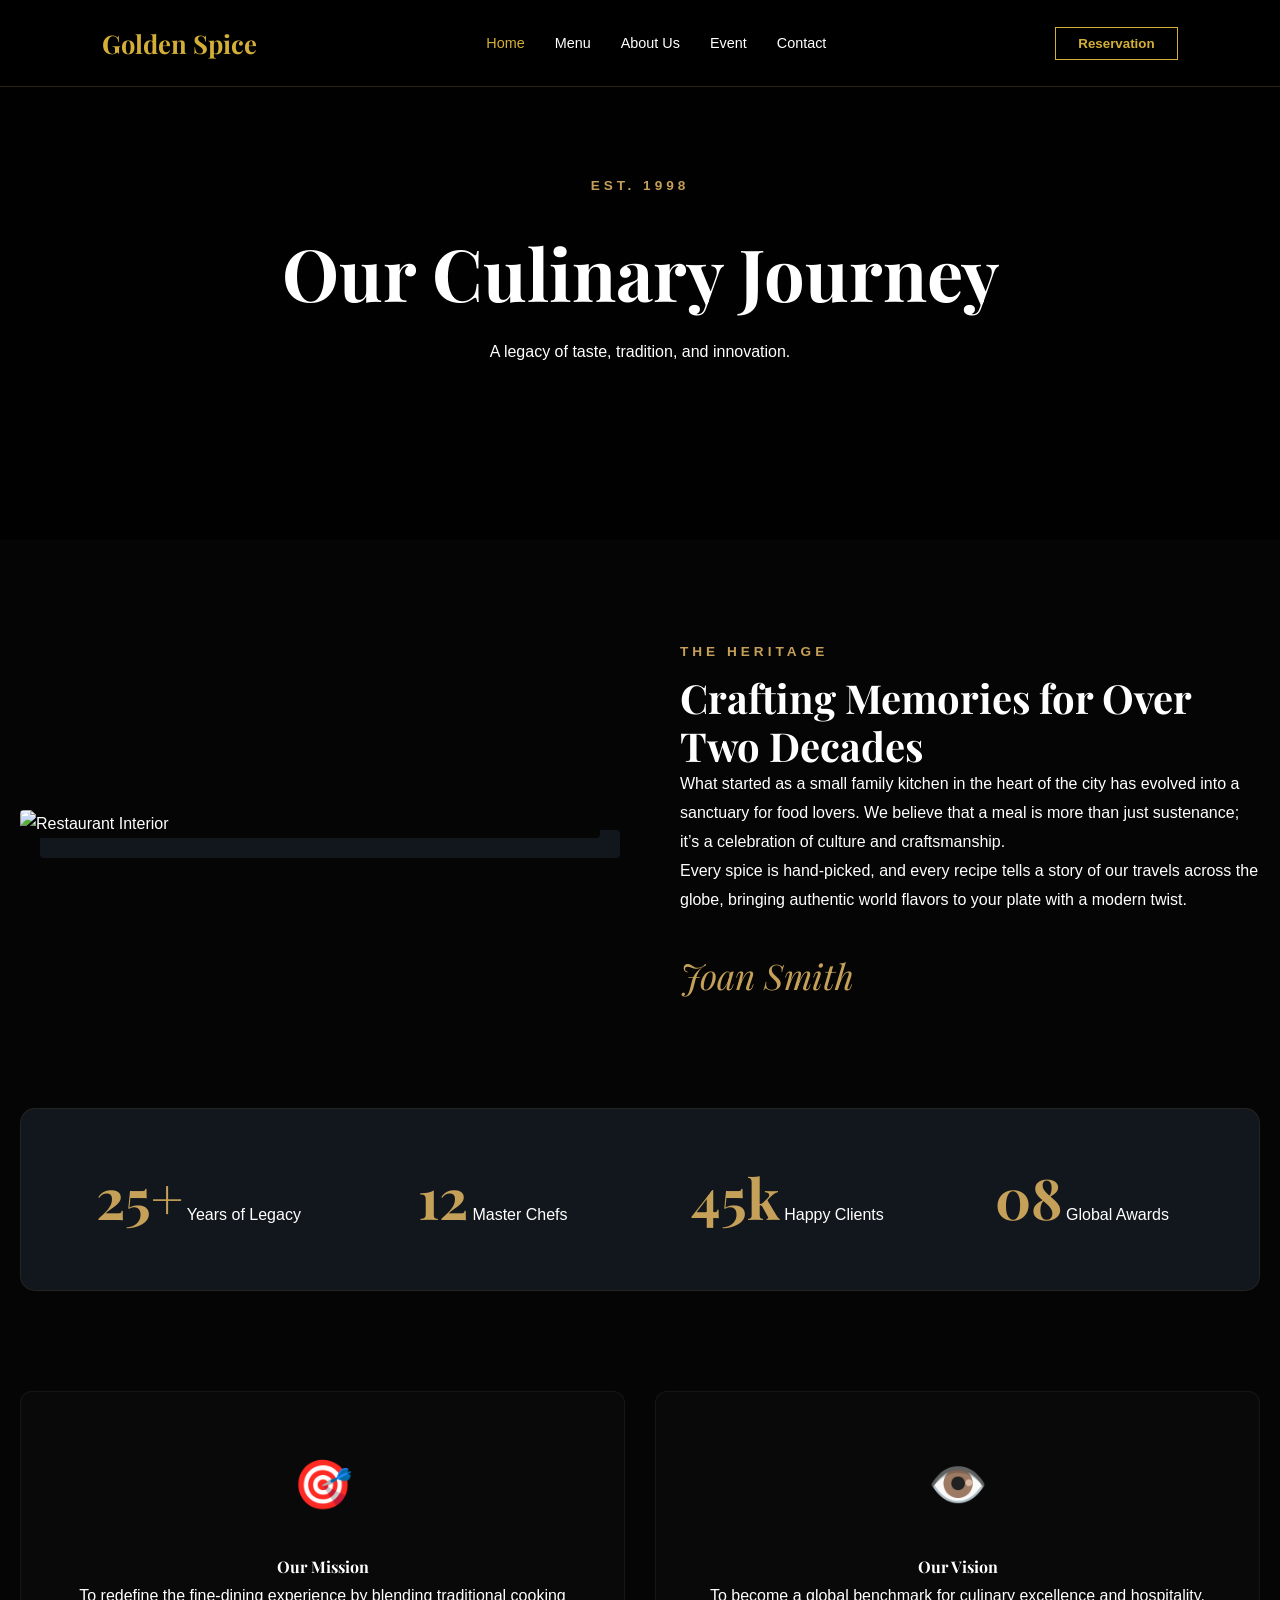
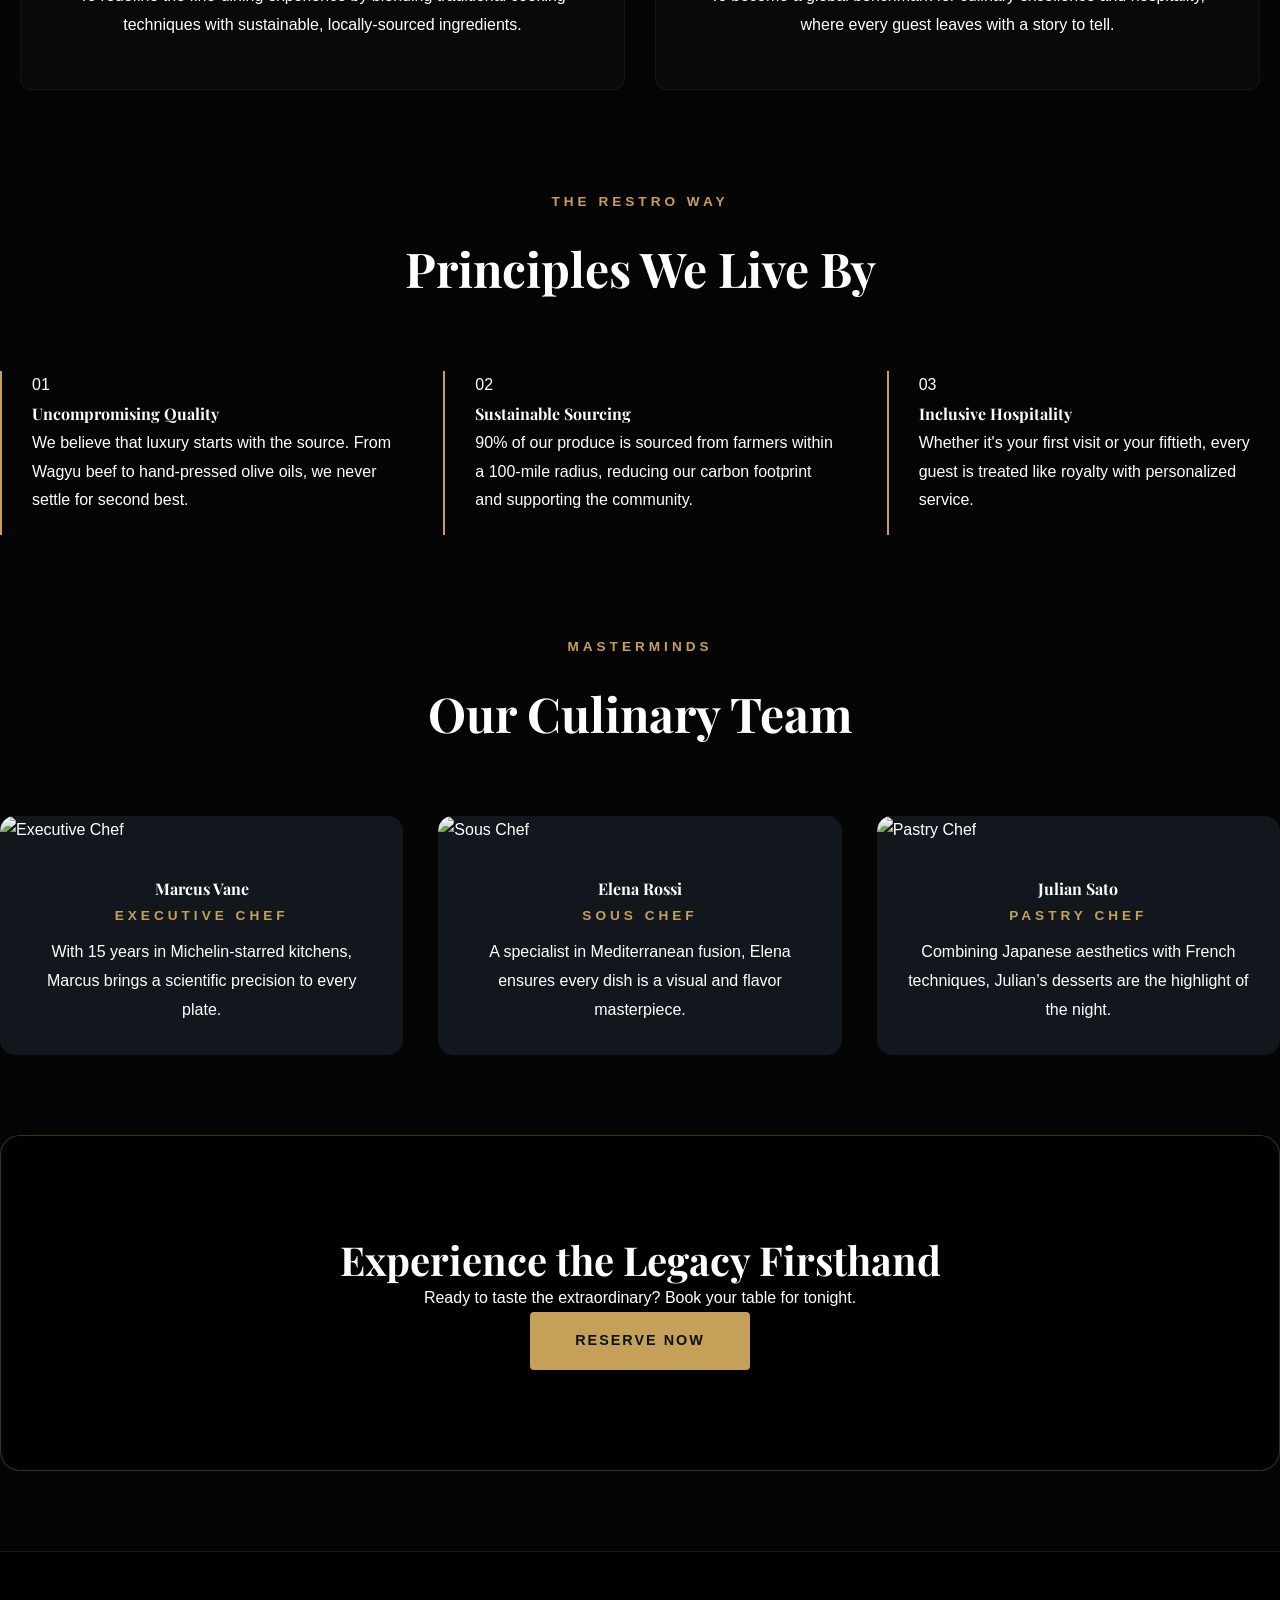
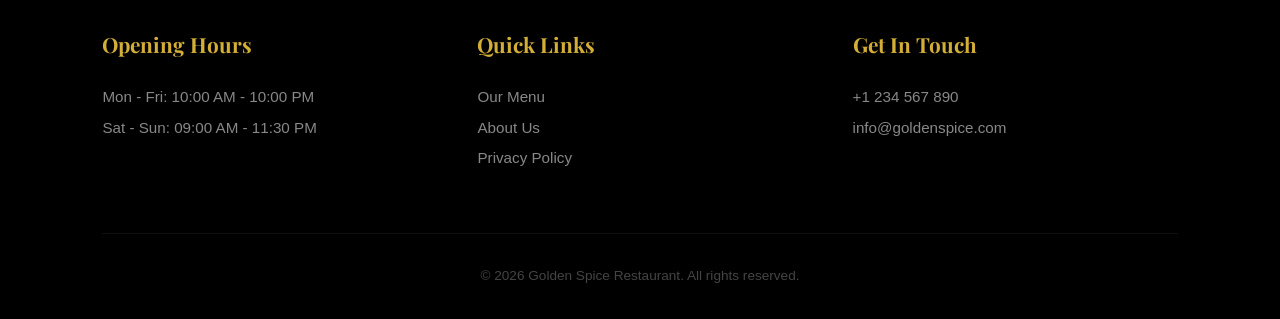
==== commit d5308b08: "Update fetch paths for header and footer" ====
--- a/Restaurant_Website/about.html
+++ b/Restaurant_Website/about.html
@@ -5,14 +5,14 @@
     <meta name="viewport" content="width=device-width, initial-scale=1.0">
     <title>About Us | Restro Luxury Dining</title>
     <link href="https://fonts.googleapis.com/css2?family=Playfair+Display:ital,wght@0,400;0,700;1,400&family=Poppins:wght@300;400;600&display=swap" rel="stylesheet">
-    <link rel="stylesheet" href="style.css">
+    <link rel="stylesheet" href="../style.css">
 </head>
 <body>
     <!-- Header will load here -->
         <div id="header"></div>
 
         <script>
-        fetch("Restaurant_Website/header.html")
+        fetch("header.html")
         .then(response => response.text())
         .then(data => {
             document.getElementById("header").innerHTML = data;
@@ -145,7 +145,7 @@
 <div id="footer"></div>
 
         <script>
-        fetch("Restaurant_Website/footer.html")
+        fetch("footer.html")
         .then(response => response.text())
         .then(data => {
             document.getElementById("footer").innerHTML = data;
--- a/style.css
+++ b/style.css
@@ -0,0 +1,1305 @@
+* {
+    margin: 0;
+    padding: 0;
+    box-sizing: border-box;
+}
+
+body {
+    background-color: #0a0a0a;
+    color: #fff;
+    font-family: 'Poppins', sans-serif;
+    overflow-x: hidden;
+}
+
+/* Typography & Colors */
+h1, h2, h3 { font-family: 'Playfair Display', serif; }
+.gold-text { color: #d4af37; }
+
+/* Navigation */
+.top-nav {
+    display: flex;
+    justify-content: space-between;
+    align-items: center;
+    padding: 20px 8%;
+    background: rgba(0, 0, 0, 0.9);
+    position: absolute;
+    width: 100%;
+    z-index: 1000;
+    border-bottom: 1px solid rgba(212, 175, 55, 0.2);
+}
+
+.logo-text {
+    font-family: 'Playfair Display', serif;
+    color: #d4af37;
+    font-size: 1.6rem;
+    font-weight: bold;
+}
+
+.nav-links {
+    display: flex;
+    list-style: none;
+    gap: 30px;
+}
+
+.nav-links a {
+    text-decoration: none;
+    color: #fff;
+    font-size: 0.9rem;
+    transition: 0.3s;
+}
+
+.nav-links a.active, .nav-links a:hover { color: #d4af37; }
+
+.res-btn {
+    background: transparent;
+    border: 1px solid #d4af37;
+    color: #d4af37;
+    padding: 8px 22px;
+    cursor: pointer;
+    font-weight: 600;
+    transition: 0.3s;
+}
+
+.res-btn:hover { background: #d4af37; color: #000; }
+
+/* Hero Section */
+.hero {
+    height: 100vh;
+    background: url('https://images.unsplash.com/photo-1559339352-11d035aa65de?q=80&w=1500') no-repeat center center/cover;
+    position: relative;
+    display: flex;
+    align-items: center;
+}
+
+.overlay {
+    background: linear-gradient(to right, rgba(0, 0, 0, 0.9) 30%, rgba(0, 0, 0, 0.1) 100%);
+    width: 100%;
+    height: 100%;
+    display: flex;
+    align-items: center;
+    padding-left: 8%;
+}
+
+.hero-content { max-width: 550px; text-align: center; }
+
+.main-logo { font-size: 4.5rem; color: #d4af37; margin: 10px 0; }
+.tagline { letter-spacing: 6px; font-weight: 600; font-size: 0.8rem; }
+.divider { width: 80px; height: 2px; background: #d4af37; margin: 20px auto; }
+
+.btn-solid-gold, .btn-outline-gold {
+    padding: 12px 28px;
+    margin: 10px;
+    cursor: pointer;
+    font-weight: 600;
+    text-transform: uppercase;
+    font-size: 0.75rem;
+    border-radius: 4px;
+    transition: 0.3s;
+}
+
+.btn-solid-gold { background: linear-gradient(to bottom, #d4af37, #a68a2d); border: none; color: #000; }
+.btn-outline-gold { background: transparent; border: 1px solid #d4af37; color: #d4af37; }
+
+/* --- Global Reset & Base Styles --- */
+* {
+    margin: 0;
+    padding: 0;
+    box-sizing: border-box;
+}
+
+body {
+    font-family: 'Poppins', sans-serif;
+    background-color: #050505;
+    color: #fff;
+    line-height: 1.6;
+    overflow-x: hidden;
+}
+
+.gold-text { color: #d4af37; }
+
+/* --- Special Dishes Section (THE FIX) --- */
+.special-dishes {
+    padding: 80px 8%;
+    text-align: center;
+}
+
+.section-header h2 {
+    font-family: 'Playfair Display', serif;
+    font-size: 2.5rem;
+    margin-bottom: 10px;
+}
+
+.section-subtitle {
+    color: #888;
+    margin-bottom: 40px;
+}
+
+/* Grid layout for the dishes */
+.dish-grid {
+    display: grid;
+    grid-template-columns: repeat(3, 1fr); /* 3 columns on desktop */
+    gap: 30px;
+    margin-top: 20px;
+}
+
+.dish-card {
+    background: #111;
+    padding: 20px;
+    border-radius: 15px;
+    border: 1px solid #222;
+    transition: 0.3s ease;
+}
+
+.dish-card:hover {
+    border-color: #d4af37;
+    transform: translateY(-10px);
+}
+
+.dish-card img {
+    width: 100%;
+    height: 200px;
+    object-fit: cover;
+    border-radius: 10px;
+    margin-bottom: 15px;
+}
+
+.dish-card h3 {
+    font-family: 'Playfair Display', serif;
+    font-size: 1.4rem;
+    margin-bottom: 10px;
+}
+
+.dish-card p {
+    font-size: 0.9rem;
+    color: #aaa;
+    margin-bottom: 15px;
+}
+
+.price {
+    font-weight: 600;
+    color: #d4af37;
+    font-size: 1.2rem;
+    margin-bottom: 15px;
+}
+
+.order-btn {
+    background: transparent;
+    border: 1px solid #d4af37;
+    color: #d4af37;
+    padding: 10px 20px;
+    cursor: pointer;
+    transition: 0.3s;
+    width: 100%;
+    border-radius: 5px;
+}
+
+.order-btn:hover {
+    background: #d4af37;
+    color: #000;
+}
+
+/* --- Enhanced Review Styles --- */
+.review-top {
+    display: flex;
+    justify-content: space-between;
+    font-size: 0.75rem;
+    margin-bottom: 15px;
+    color: #666;
+}
+
+.verified-tag {
+    color: #2ecc71; /* Green for trust */
+    font-weight: 600;
+}
+
+.review-text {
+    font-style: italic;
+    color: #ccc;
+    margin: 15px 0;
+}
+
+.dish-tag {
+    font-size: 0.8rem;
+    padding-top: 10px;
+    border-top: 1px solid #222;
+    color: #888;
+}
+
+.review-footer {
+    margin-top: 40px;
+    text-align: center;
+}
+
+.review-footer p {
+    margin-bottom: 15px;
+    color: #888;
+}
+
+/* Make container scrollable on mobile like the menu */
+@media (max-width: 768px) {
+    .review-container {
+        display: flex;
+        overflow-x: auto;
+        gap: 20px;
+        padding-bottom: 20px;
+        scrollbar-width: none;
+    }
+    .review-card {
+        min-width: 300px;
+    }
+}
+
+/* --- RESPONSIVE MEDIA QUERIES --- */
+
+/* For Tablets (IPads) */
+@media (max-width: 992px) {
+    .dish-grid {
+        grid-template-columns: repeat(2, 1fr); /* 2 columns */
+    }
+    
+    .hero h1 { font-size: 3.5rem; }
+}
+
+/* For Mobile Phones */
+@media (max-width: 768px) {
+    .special-dishes, .reviews {
+        padding: 60px 5%;
+    }
+
+    .dish-grid {
+        grid-template-columns: 1fr; /* 1 column only */
+    }
+
+    .hero-content h1 {
+        font-size: 2.8rem;
+    }
+
+    .hero-btns {
+        display: flex;
+        flex-direction: column;
+        gap: 15px;
+    }
+
+    .btn-solid-gold, .btn-outline-gold {
+        width: 100%;
+    }
+}
+
+/* Reviews */
+.reviews { padding: 80px 8%; background: #050505; text-align: center; }
+
+.review-card {
+    background: rgba(255, 255, 255, 0.03);
+    padding: 40px;
+    border-radius: 15px;
+    border-left: 4px solid #d4af37;
+    text-align: left;
+    max-width: 750px;
+    margin: 40px auto 0;
+}
+
+.user-info { display: flex; align-items: center; gap: 15px; margin-bottom: 15px; }
+.user-info img { width: 55px; height: 55px; border-radius: 50%; }
+.stars { color: #d4af37; font-size: 0.9rem; }
+
+/* Footer */
+.main-footer {
+    background: #000;
+    padding: 80px 8% 30px;
+    border-top: 1px solid #1a1a1a;
+}
+
+.footer-container {
+    display: flex;
+    justify-content: space-between;
+    flex-wrap: wrap;
+    gap: 50px;
+}
+
+.footer-box { flex: 1; min-width: 250px; }
+.footer-box h3 { color: #d4af37; margin-bottom: 25px; font-size: 1.3rem; }
+.footer-box p, .footer-box ul { color: #888; line-height: 2; font-size: 0.95rem; }
+.footer-box ul { list-style: none; }
+.footer-box ul a { text-decoration: none; color: #888; transition: 0.3s; }
+.footer-box ul a:hover { color: #d4af37; padding-left: 5px; }
+
+.social-icons { margin-top: 25px; display: flex; gap: 20px; }
+.social-icons a { color: #d4af37; font-size: 1.4rem; transition: 0.4s; }
+.social-icons a:hover { transform: translateY(-5px); color: #fff; }
+
+.footer-bottom {
+    text-align: center;
+    margin-top: 60px;
+    padding-top: 30px;
+    border-top: 1px solid #111;
+    color: #444;
+    font-size: 0.85rem;
+}
+
+/*contact section */
+
+.contact-page { background: #080808; color: #fff; }
+
+.internal-nav { position: relative; background: #000; padding: 15px 8%; }
+
+.contact-hero {
+    height: 350px;
+    background: linear-gradient(rgba(0,0,0,0.7), rgba(0,0,0,0.7)), 
+                url('https://images.unsplash.com/photo-1514362545857-3bc16c4c7d1b?q=80&w=1500');
+    background-size: cover;
+    background-position: center;
+    display: flex;
+    align-items: center;
+    justify-content: center;
+    text-align: center;
+}
+
+.contact-hero h1 { font-size: 3.5rem; margin-bottom: 10px; }
+
+.contact-wrap { padding: 60px 8%; max-width: 1400px; margin: auto; }
+
+.contact-grid {
+    display: grid;
+    grid-template-columns: 1fr 1.5fr;
+    gap: 40px;
+    margin-bottom: 60px;
+}
+
+/* Detail Boxes */
+.detail-box {
+    background: #111;
+    padding: 30px;
+    border-radius: 12px;
+    border: 1px solid #222;
+    margin-bottom: 20px;
+    transition: 0.3s;
+}
+
+.detail-box:hover { border-color: #d4af37; transform: translateX(10px); }
+.detail-box i { color: #d4af37; font-size: 1.8rem; margin-bottom: 15px; display: block; }
+.detail-box h3 { font-size: 1.2rem; margin-bottom: 8px; font-family: 'Poppins', sans-serif; }
+.detail-box p { color: #888; font-size: 0.95rem; }
+
+/* Map Styling */
+.map-box {
+    border-radius: 15px;
+    overflow: hidden;
+    border: 1px solid #333;
+    box-shadow: 0 10px 30px rgba(0,0,0,0.5);
+}
+
+/* Message Form Card */
+.message-section { display: flex; justify-content: center; }
+.form-card {
+    background: #111;
+    padding: 50px;
+    border-radius: 20px;
+    width: 100%;
+    max-width: 900px;
+    border: 1px solid #222;
+}
+
+.form-card h2 { text-align: center; margin-bottom: 40px; color: #d4af37; }
+.form-row { display: flex; gap: 20px; margin-bottom: 20px; }
+.form-card input, .form-card textarea {
+    width: 100%;
+    padding: 15px;
+    background: #080808;
+    border: 1px solid #333;
+    color: #fff;
+    border-radius: 8px;
+    outline: none;
+    transition: 0.3s;
+}
+
+.form-card input:focus, .form-card textarea:focus { border-color: #d4af37; background: #000; }
+
+.form-card .btn-solid-gold {
+    width: 100%;
+    padding: 18px;
+    margin-top: 10px;
+    font-size: 1rem;
+}
+
+/* Responsive Design */
+@media (max-width: 992px) {
+    .contact-grid { grid-template-columns: 1fr; }
+    .form-row { flex-direction: column; }
+    .contact-hero h1 { font-size: 2.5rem; }
+}
+/* about us */
+/* ==========================================================================
+   1. VARIABLES & RESET
+   ========================================================================== */
+:root {
+    --bg-dark: #0a0e12;
+    --bg-card: #12171d;
+    --accent-gold: #c5a059;
+    --accent-gold-hover: #e0b86d;
+    --text-light: #e0e0e0;
+    --text-muted: #a0a0a0;
+    --transition: all 0.4s cubic-bezier(0.165, 0.84, 0.44, 1);
+}
+
+* {
+    box-sizing: border-box;
+    margin: 0;
+    padding: 0;
+}
+
+html {
+    scroll-behavior: smooth;
+}
+
+body {
+    background-color: var(--bg-dark);
+    color: var(--text-light);
+    font-family: 'Poppins', sans-serif;
+    line-height: 1.8;
+    overflow-x: hidden;
+}
+
+/* ==========================================================================
+   2. REUSABLE COMPONENTS
+   ========================================================================== */
+.container {
+    max-width: 1200px;
+    margin: 0 auto;
+    padding: 0 20px;
+}
+
+.section-padding {
+    padding: 100px 0;
+}
+
+.gold-text {
+    color: var(--accent-gold);
+    text-transform: uppercase;
+    letter-spacing: 4px;
+    font-size: 0.85rem;
+    font-weight: 600;
+    display: block;
+    margin-bottom: 10px;
+}
+
+.section-intro {
+    text-align: center;
+    margin-bottom: 60px;
+}
+
+h1, h2, h3, h4 {
+    font-family: 'Playfair Display', serif;
+    font-weight: 700;
+}
+
+h2 { font-size: 3rem; margin-bottom: 20px; }
+h3 { font-size: 2.5rem; line-height: 1.2; }
+
+.btn-gold {
+    display: inline-block;
+    padding: 16px 45px;
+    background-color: var(--accent-gold);
+    color: #1a1a1a;
+    text-decoration: none;
+    font-weight: 600;
+    text-transform: uppercase;
+    letter-spacing: 2px;
+    font-size: 0.9rem;
+    border-radius: 4px;
+    transition: var(--transition);
+}
+
+.btn-gold:hover {
+    background-color: var(--accent-gold-hover);
+    transform: translateY(-3px);
+    box-shadow: 0 10px 20px rgba(197, 160, 89, 0.2);
+}
+
+/* ==========================================================================
+   3. HERO SECTION
+   ========================================================================== */
+.about-hero {
+    height: 60vh;
+    background: linear-gradient(rgba(0,0,0,0.7), rgba(0,0,0,0.7)), 
+                url('https://images.unsplash.com/photo-1514362545857-3bc16c4c7d1b?auto=format&fit=crop&w=1200&q=80');
+    background-size: cover;
+    background-position: center;
+    background-attachment: fixed; /* Parallax effect */
+    display: flex;
+    align-items: center;
+    justify-content: center;
+    text-align: center;
+}
+
+.about-hero h1 {
+    font-size: clamp(2.5rem, 8vw, 4.5rem);
+    color: #fff;
+}
+
+/* ==========================================================================
+   4. CONTENT BLOCKS (Rows & Mission)
+   ========================================================================== */
+.about-row {
+    display: flex;
+    align-items: center;
+    gap: 80px;
+    padding: 100px 0;
+}
+
+.about-image {
+    flex: 1;
+}
+
+.image-wrapper img {
+    width: 100%;
+    height: auto;
+    border-radius: 4px;
+    box-shadow: 20px 20px 0px var(--bg-card);
+    display: block;
+}
+
+.about-content {
+    flex: 1;
+}
+
+.signature {
+    font-family: 'Playfair Display', serif;
+    font-style: italic;
+    font-size: 2.2rem;
+    color: var(--accent-gold);
+    margin-top: 30px;
+    display: block;
+}
+
+.mission-section {
+    display: flex;
+    gap: 30px;
+    margin-bottom: 100px;
+}
+
+.mission-card {
+    flex: 1;
+    background: rgba(255,255,255,0.02);
+    padding: 50px 40px;
+    border-radius: 12px;
+    text-align: center;
+    border: 1px solid rgba(255,255,255,0.05);
+    transition: var(--transition);
+}
+
+.mission-card:hover {
+    background: rgba(255,255,255,0.05);
+    transform: translateY(-10px);
+    border-color: var(--accent-gold);
+}
+
+.icon-circle {
+    font-size: 3rem;
+    margin-bottom: 25px;
+    display: block;
+}
+
+/* ==========================================================================
+   5. GRIDS (Stats, Values, Chefs)
+   ========================================================================== */
+.stats-grid {
+    display: grid;
+    grid-template-columns: repeat(auto-fit, minmax(200px, 1fr));
+    gap: 20px;
+    background: var(--bg-card);
+    padding: 60px 40px;
+    border-radius: 15px;
+    text-align: center;
+    margin-bottom: 100px;
+    border: 1px solid rgba(197, 160, 89, 0.1);
+}
+
+.stat-number {
+    font-family: 'Playfair Display', serif;
+    font-size: 3.5rem;
+    color: var(--accent-gold);
+    font-weight: bold;
+    line-height: 1;
+}
+
+.values-grid {
+    display: grid;
+    grid-template-columns: repeat(auto-fit, minmax(300px, 1fr));
+    gap: 50px;
+    margin-bottom: 100px;
+}
+
+.value-item {
+    border-left: 2px solid var(--accent-gold);
+    padding: 0 0 20px 30px;
+    transition: var(--transition);
+}
+
+.value-item:hover {
+    border-left-width: 8px;
+}
+
+.chef-grid {
+    display: grid;
+    grid-template-columns: repeat(auto-fit, minmax(280px, 1fr));
+    gap: 35px;
+}
+
+.chef-card {
+    background: var(--bg-card);
+    border-radius: 15px;
+    overflow: hidden;
+    transition: var(--transition);
+}
+
+.chef-card:hover {
+    transform: scale(1.03);
+}
+
+.chef-img img {
+    width: 100%;
+    height: 400px;
+    object-fit: cover;
+    filter: sepia(20%); /* Adds a warm, premium feel */
+}
+
+.chef-info {
+    padding: 30px;
+    text-align: center;
+}
+
+/* ==========================================================================
+   6. CTA & FOOTER AREA
+   ========================================================================== */
+.cta-box {
+    background: linear-gradient(rgba(0,0,0,0.8), rgba(0,0,0,0.8)), 
+                url('https://images.unsplash.com/photo-1414235077428-338989a2e8c0?q=80&w=1200&auto=format');
+    background-size: cover;
+    padding: 100px 40px;
+    text-align: center;
+    border-radius: 20px;
+    border: 1px solid rgba(197, 160, 89, 0.3);
+    margin: 80px 0;
+}
+
+/* ==========================================================================
+   7. RESPONSIVE MEDIA QUERIES
+   ========================================================================== */
+@media (max-width: 992px) {
+    .about-row { gap: 40px; }
+    h2 { font-size: 2.5rem; }
+}
+
+@media (max-width: 768px) {
+    .about-row { flex-direction: column; text-align: center; padding: 60px 0; }
+    .mission-section { flex-direction: column; }
+    .about-hero { height: 40vh; }
+    .image-wrapper img { box-shadow: 10px 10px 0px var(--bg-card); }
+}
+
+/* ==========================================================================
+   MENU SECTION - CLEAN & FIXED
+   ========================================================================== */
+
+.menu-page { background-color: #050505; color: #fff; }
+
+.menu-header {
+    height: 350px; /* Slightly taller for better look */
+    background: linear-gradient(rgba(0,0,0,0.7), rgba(0,0,0,0.7)), 
+                url('https://images.unsplash.com/photo-1514362545857-3bc16c4c7d1b?q=80&w=1500');
+    background-size: cover;
+    background-position: center;
+    display: flex;
+    align-items: center;
+    justify-content: center;
+    text-align: center;
+}
+
+.menu-main { padding: 60px 8%; }
+
+/* Grid layout */
+.menu-display {
+    display: grid;
+    grid-template-columns: repeat(auto-fit, minmax(300px, 1fr));
+    gap: 30px;
+}
+/* --- Category Buttons --- */
+.menu-categories {
+    display: flex;
+    justify-content: center;
+    gap: 15px;
+    margin-bottom: 40px;
+    flex-wrap: wrap;
+}
+
+.filter-btn {
+    background: transparent;
+    border: 1px solid #d4af37;
+    color: #fff;
+    padding: 10px 25px;
+    border-radius: 25px;
+    cursor: pointer;
+    font-weight: 600;
+    transition: 0.3s;
+}
+
+.filter-btn.active, .filter-btn:hover {
+    background: #d4af37;
+    color: #000;
+}
+
+/* --- Responsive Menu Grid --- */
+.menu-display {
+    display: grid;
+    grid-template-columns: repeat(auto-fit, minmax(300px, 1fr));
+    gap: 30px;
+    padding-top: 20px;
+}
+
+/* --- Dish Card --- */
+.menu-card {
+    background: #111;
+    border-radius: 15px;
+    border: 1px solid #222;
+    overflow: hidden;
+    transition: 0.3s;
+}
+
+.menu-card:hover {
+    border-color: #d4af37;
+    transform: translateY(-5px);
+}
+
+.card-img {
+    height: 220px; /* Fixed height for consistency */
+    width: 100%;
+    position: relative;
+    background-color: #222;
+    overflow: hidden;
+}
+
+.card-img img {
+    width: 100%;
+    height: 100%;
+    object-fit: cover; /* Ensures Misal image is never squashed */
+    display: block;
+}
+
+/* --- Indicators & Info --- */
+.veg-tag {
+    position: absolute;
+    bottom: 10px;
+    left: 10px;
+    background: rgba(0,0,0,0.8);
+    padding: 5px 12px;
+    border-radius: 5px;
+    font-size: 0.75rem;
+    display: flex;
+    align-items: center;
+    gap: 8px;
+}
+
+.dot { width: 10px; height: 10px; border-radius: 50%; }
+.veg { background: #2ecc71; box-shadow: 0 0 5px #2ecc71; }
+.non-veg { background: #e74c3c; box-shadow: 0 0 5px #e74c3c; }
+
+.card-info { padding: 20px; }
+
+.title-price {
+    display: flex;
+    justify-content: space-between;
+    margin-bottom: 10px;
+}
+
+.title-price h3 { font-size: 1.2rem; color: #fff; font-family: 'Playfair Display', serif; }
+.price { color: #d4af37; font-weight: bold; }
+
+.card-info p {
+    color: #888;
+    font-size: 0.9rem;
+    line-height: 1.4;
+    margin-bottom: 20px;
+}
+
+.add-to-cart {
+    width: 100%;
+    padding: 12px;
+    background: transparent;
+    border: 1px solid #d4af37;
+    color: #d4af37;
+    font-weight: bold;
+    cursor: pointer;
+    transition: 0.3s;
+    border-radius: 5px;
+}
+
+.add-to-cart:hover {
+    background: #d4af37;
+    color: #000;
+}
+
+/* --- Mobile View: Smooth Horizontal Swipe --- */
+@media (max-width: 768px) {
+    .menu-display {
+        display: flex;
+        overflow-x: auto;
+        scroll-snap-type: x mandatory;
+        padding-bottom: 25px;
+        gap: 20px;
+        scrollbar-width: none; /* Hides scrollbar on Firefox */
+    }
+    
+    .menu-display::-webkit-scrollbar { display: none; } /* Hides scrollbar on Chrome */
+    
+    .menu-card {
+        min-width: 85%;
+        scroll-snap-align: center;
+    }
+    
+    .menu-main { padding: 40px 5%; }
+}
+.card-img {
+    height: 300px; /* Increased from 220px to fit more of the plate */
+    width: 100%;
+    position: relative;
+    background-color: #000;
+    overflow: hidden;
+}
+.menu-card:hover .card-img img {
+    transform: scale(1.1); /* Slight zoom-in effect */
+    transition: transform 0.5s ease;
+}
+
+
+/*events */
+@import url('https://fonts.googleapis.com/css2?family=Playfair+Display:ital,wght@0,400;0,700;1,400&family=Montserrat:wght@300;400;600&display=swap');
+
+:root {
+    --dark-bg: #0b1315;
+    --dark-accent: #121d20;
+    --gold: #c5a059;
+}
+
+body {
+    background-color: var(--dark-bg);
+    font-family: 'Montserrat', sans-serif;
+    color: #ffffff;
+}
+
+.serif-text { font-family: 'Playfair Display', serif; }
+.text-gold { color: var(--gold) !important; }
+.tracking-widest { letter-spacing: 0.25rem; font-size: 0.75rem; }
+
+/* Hero Section */
+.hero-section {
+    height: 80vh;
+    background: linear-gradient(rgba(11, 19, 21, 0.7), rgba(11, 19, 21, 0.7)), 
+                url('https://images.unsplash.com/photo-1517248135467-4c7edcad34c4?auto=format&fit=crop&q=80&w=1600');
+    background-size: cover;
+    background-position: center;
+}
+
+/* Featured Section */
+.event-image-container { position: relative; padding: 20px; }
+.event-main-img { border: 1px solid rgba(197, 160, 89, 0.3); }
+.leaf-overlay {
+    position: absolute; bottom: -50px; left: -30px; width: 220px; z-index: 5;
+}
+
+/* Event Cards */
+.bg-black-lighter { background-color: var(--dark-accent); }
+
+.event-card {
+    background: var(--dark-bg);
+    border: 1px solid rgba(197, 160, 89, 0.1);
+    transition: transform 0.3s ease;
+    height: 100%;
+}
+
+.event-card:hover {
+    transform: translateY(-10px);
+    border-color: var(--gold);
+}
+
+.card-img-wrapper {
+    overflow: hidden;
+    height: 250px;
+}
+
+.card-img-wrapper img {
+    width: 100%;
+    height: 100%;
+    object-fit: cover;
+    transition: transform 0.5s ease;
+}
+
+.event-card:hover .card-img-wrapper img {
+    transform: scale(1.1);
+}
+
+.card-body-custom { padding: 2rem; }
+
+/* Gold Elements */
+.gold-line {
+    width: 60px;
+    height: 2px;
+    background: var(--gold);
+    margin-top: 15px;
+}
+
+.btn-gold {
+    background-color: var(--gold);
+    color: var(--dark-bg);
+    font-weight: 600;
+    transition: all 0.3s ease;
+}
+
+.btn-gold:hover {
+    background-color: #e2c07d;
+    transform: scale(1.05);
+}
+
+/*reservation sction */ 
+/* Color Palette */
+:root {
+    --bg-black: #050505;
+    --gold: #c5a059;
+    --gold-hover: #e2c07d;
+    --border-color: rgba(197, 160, 89, 0.4);
+}
+
+body {
+    background-color: var(--bg-black);
+    font-family: 'Montserrat', sans-serif;
+    color: #ffffff;
+}
+
+.serif-text {
+    font-family: 'Playfair Display', serif;
+}
+
+.gold-text {
+    color: var(--gold);
+}
+
+/* Hero Section */
+.booking-hero {
+    height: 60vh;
+    background: linear-gradient(rgba(0,0,0,0.7), rgba(0,0,0,0.8)), 
+                url('https://images.unsplash.com/photo-1514362545857-3bc16c4c7d1b?auto=format&fit=crop&q=80&w=1600');
+    background-size: cover;
+    background-position: center;
+    display: flex;
+    align-items: center;
+    justify-content: center;
+}
+
+.hero-subtext {
+    max-width: 600px;
+    font-size: 0.9rem;
+    line-height: 1.8;
+    color: #cccccc;
+}
+
+/* Booking Card / Form Styling */
+.booking-card {
+    max-width: 650px;
+    border: 1px solid var(--border-color);
+    padding: 3rem;
+    background-color: rgba(255, 255, 255, 0.02);
+}
+
+.form-info {
+    font-size: 0.85rem;
+    color: var(--gold);
+    line-height: 1.6;
+}
+
+.form-label {
+    font-size: 0.75rem;
+    font-weight: 600;
+    letter-spacing: 1px;
+    margin-bottom: 8px;
+    color: #ffffff;
+}
+
+.custom-input {
+    background-color: transparent !important;
+    border: 1px solid #333 !important;
+    border-radius: 0 !important;
+    color: #ffffff !important;
+    font-size: 0.9rem;
+    padding: 10px;
+}
+
+.custom-input:focus {
+    border-color: var(--gold) !important;
+    box-shadow: none !important;
+}
+
+/* Button Styling */
+.btn-booking {
+    background-color: var(--gold);
+    color: #000;
+    border-radius: 0;
+    font-weight: 700;
+    letter-spacing: 2px;
+    padding: 15px;
+    border: none;
+    transition: all 0.3s ease;
+}
+
+.btn-booking:hover {
+    background-color: var(--gold-hover);
+    transform: translateY(-2px);
+}
+
+/* Scroll Arrow Animation */
+.scroll-arrow {
+    animation: bounce 2s infinite;
+}
+
+@keyframes bounce {
+    0%, 20%, 50%, 80%, 100% {transform: translateY(0);}
+    40% {transform: translateY(-10px);}
+    60% {transform: translateY(-5px);}
+}
+
+/* Responsive Fixes */
+@media (max-width: 768px) {
+    .booking-card {
+        padding: 1.5rem;
+        margin: 10px;
+    }
+}
+
+/* --- Split Review Layout --- */
+.reviews-split-layout {
+    display: grid;
+    grid-template-columns: 1.2fr 0.8fr; /* Left side wider than right side */
+    gap: 40px;
+    align-items: start;
+    padding: 0 8%;
+    margin-top: 40px;
+}
+
+/* Left Feed Styling */
+.reviews-feed {
+    max-height: 600px;
+    overflow-y: auto;
+    padding-right: 15px;
+    scrollbar-width: thin;
+    scrollbar-color: #d4af37 #111;
+}
+
+/* Right Form Styling */
+.review-submission-box .form-card {
+    background: #111;
+    padding: 30px;
+    border-radius: 15px;
+    border: 1px solid #222;
+    text-align: left;
+}
+
+.review-submission-box h3 {
+    font-size: 1.5rem;
+    margin-bottom: 10px;
+}
+
+.review-submission-box input, 
+.review-submission-box select, 
+.review-submission-box textarea {
+    width: 100%;
+    margin-bottom: 15px;
+    padding: 12px;
+    background: #080808;
+    border: 1px solid #333;
+    color: #fff;
+    border-radius: 5px;
+}
+
+.interactive-stars {
+    color: #d4af37;
+    margin-bottom: 15px;
+    font-size: 1.1rem;
+}
+
+/* Responsive: Stack them on mobile */
+@media (max-width: 992px) {
+    .reviews-split-layout {
+        grid-template-columns: 1fr;
+    }
+    .reviews-feed {
+        max-height: none;
+        overflow: visible;
+    }
+}
+
+/* =========================================================
+   EXTRA RESPONSIVE IMPROVEMENTS (NO CHANGES TO EXISTING CSS)
+   ========================================================= */
+
+/* Ultra Small Devices (phones < 480px) */
+@media (max-width: 480px) {
+
+    .top-nav {
+        flex-direction: column;
+        gap: 10px;
+        padding: 15px 5%;
+    }
+
+    .nav-links {
+        flex-direction: column;
+        gap: 10px;
+        text-align: center;
+    }
+
+    .hero {
+        height: auto;
+        padding: 80px 0;
+    }
+
+    .hero-content {
+        max-width: 100%;
+        padding: 0 15px;
+    }
+
+    .main-logo {
+        font-size: 2.2rem;
+    }
+
+    .tagline {
+        font-size: 0.7rem;
+        letter-spacing: 3px;
+    }
+
+    .divider {
+        margin: 15px auto;
+    }
+
+    .dish-card img {
+        height: 180px;
+    }
+
+    .review-card {
+        padding: 25px;
+    }
+
+    .footer-container {
+        flex-direction: column;
+        gap: 30px;
+    }
+
+    .contact-hero h1 {
+        font-size: 2rem;
+    }
+
+    .form-card {
+        padding: 25px;
+    }
+
+    .about-hero h1 {
+        font-size: 2rem;
+    }
+
+    .menu-header {
+        height: 250px;
+    }
+}
+
+
+/* Small Tablets & Large Phones */
+@media (max-width: 600px) {
+
+    .hero-content h1 {
+        font-size: 2.3rem;
+    }
+
+    .section-header h2 {
+        font-size: 2rem;
+    }
+
+    .dish-grid {
+        gap: 20px;
+    }
+
+    .menu-card {
+        min-width: 90%;
+    }
+
+    .card-img {
+        height: 220px;
+    }
+
+    .chef-img img {
+        height: 280px;
+    }
+}
+
+
+/* Medium Devices (Tablets) */
+@media (max-width: 900px) {
+
+    .top-nav {
+        padding: 15px 5%;
+    }
+
+    .hero-content {
+        text-align: center;
+        margin: auto;
+    }
+
+    .reviews-split-layout {
+        gap: 20px;
+    }
+
+    .contact-wrap {
+        padding: 40px 5%;
+    }
+
+    .about-row {
+        gap: 30px;
+    }
+}
+
+
+/* Large Screens (Desktops > 1200px) */
+@media (min-width: 1200px) {
+
+    .container {
+        max-width: 1300px;
+    }
+
+    .hero-content {
+        max-width: 650px;
+    }
+
+    .dish-grid {
+        grid-template-columns: repeat(3, 1fr);
+    }
+
+    .menu-display {
+        grid-template-columns: repeat(4, 1fr);
+    }
+}
+
+
+/* Extra Large Screens (4K, Ultra-wide) */
+@media (min-width: 1600px) {
+
+    body {
+        font-size: 18px;
+    }
+
+    .container {
+        max-width: 1500px;
+    }
+
+    .hero-content {
+        max-width: 750px;
+    }
+
+    .main-logo {
+        font-size: 5.5rem;
+    }
+}
